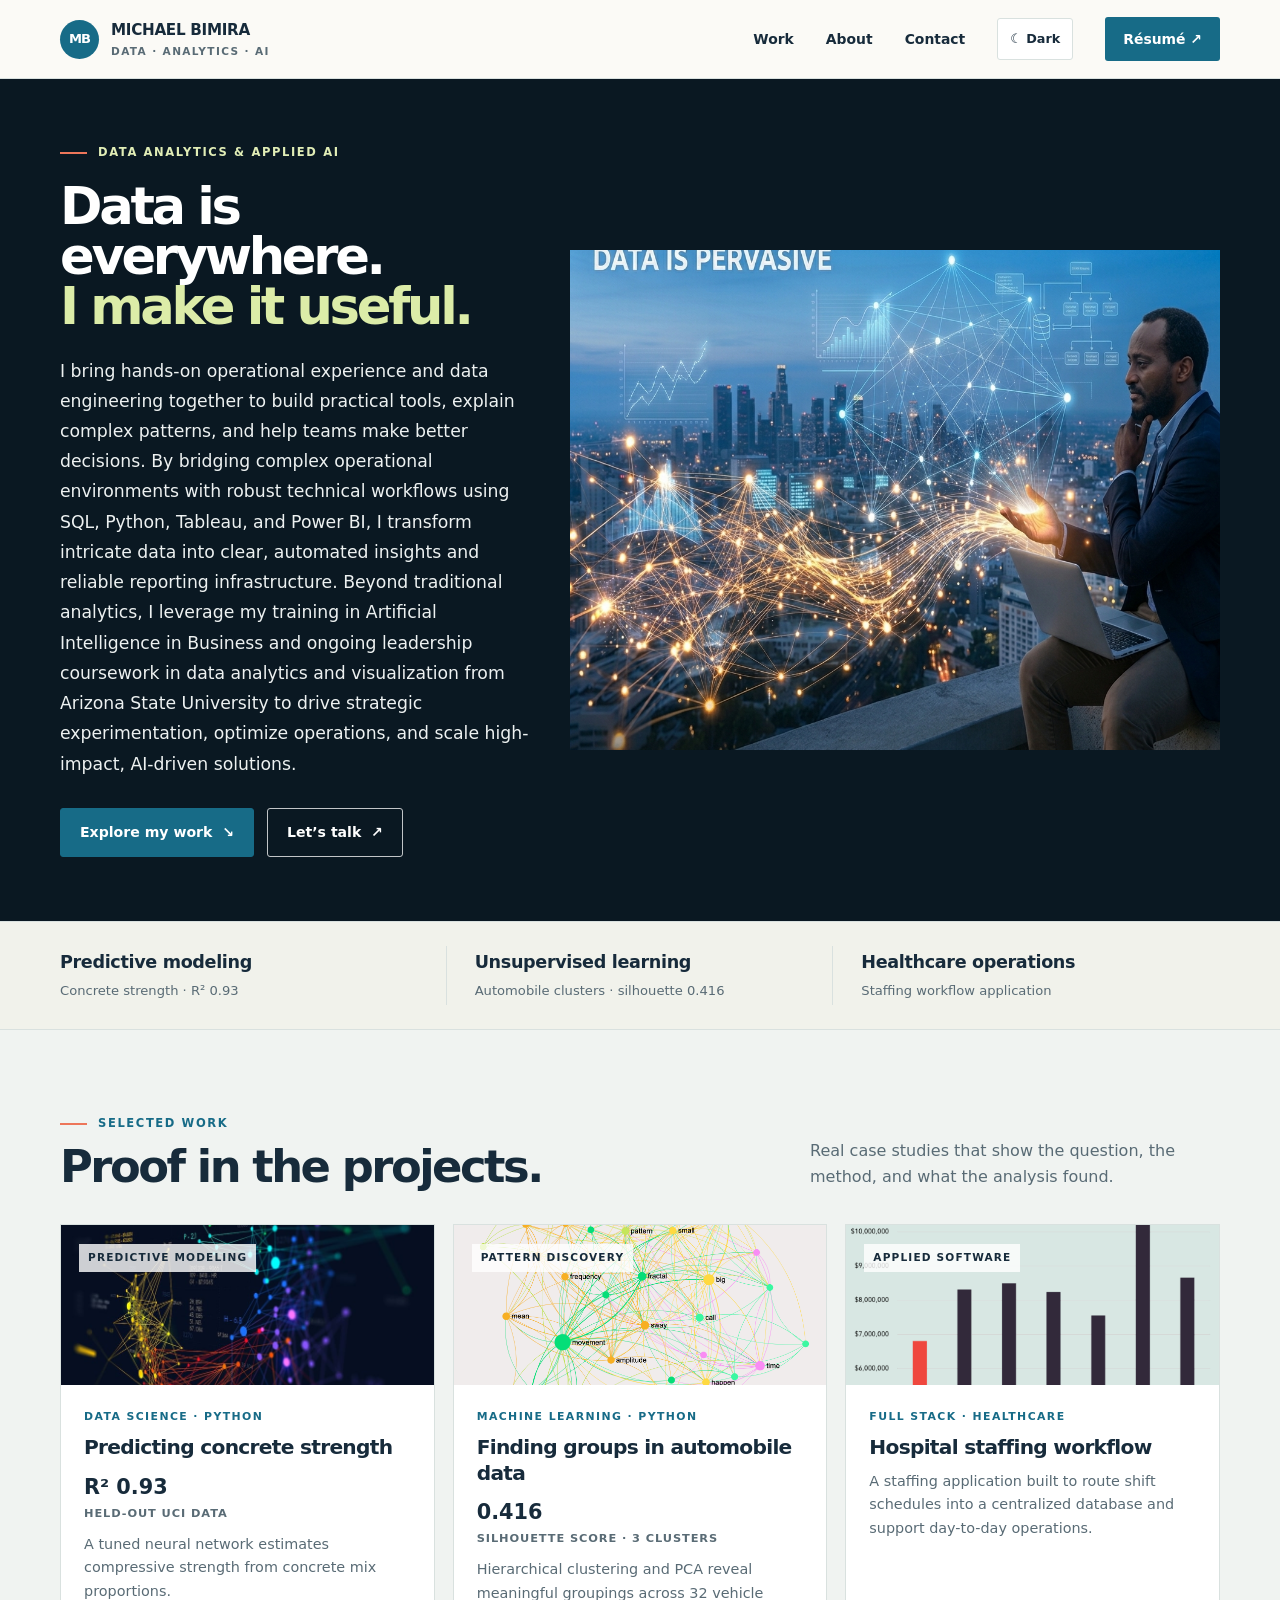
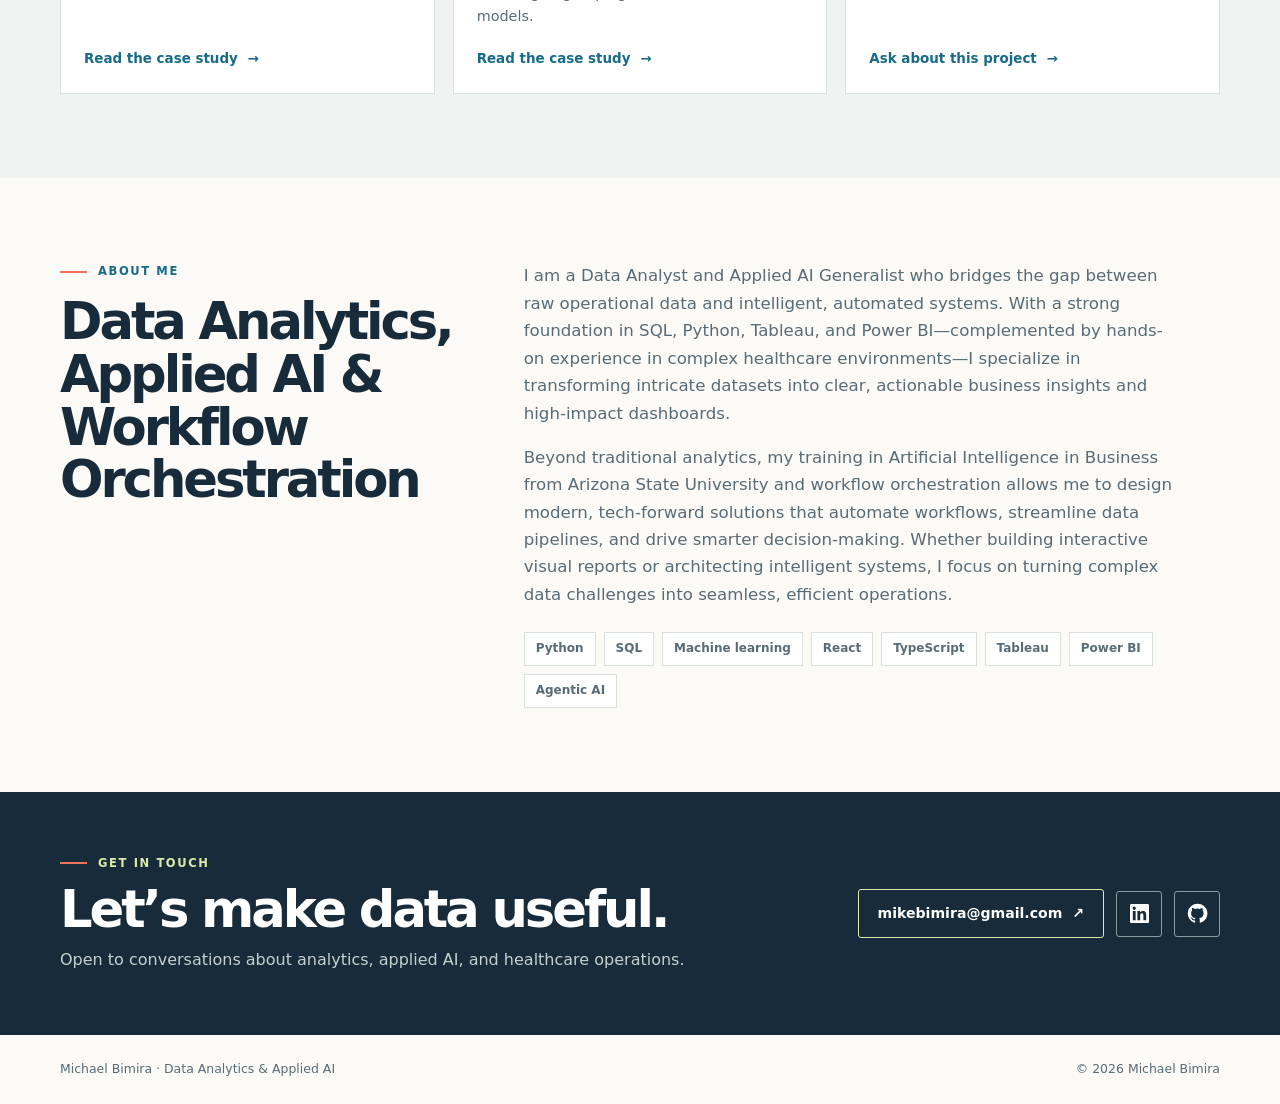
==== site/index.html @ 6c25f092 "Update portfolio hero and project images" ====
<!doctype html>
<html lang="en">
<head>
  <meta charset="utf-8">
  <meta name="viewport" content="width=device-width, initial-scale=1">
  <meta name="description" content="Michael Bimira is a Data Analyst and Applied AI Generalist focused on analytics, healthcare operations, intelligent systems, and workflow orchestration.">
  <meta property="og:title" content="Michael Bimira — Data Analytics &amp; Applied AI">
  <meta property="og:description" content="Turning operational data into actionable insights, dashboards, and intelligent workflows.">
  <meta property="og:type" content="website">
  <meta property="og:url" content="https://mbimira.github.io/bimira_web/">
  <meta name="theme-color" content="#fbfaf6">
  <title>Michael Bimira — Data Analytics &amp; Applied AI</title>
  <link rel="icon" type="image/svg+xml" href="favicon.svg">
  <style>
    :root{color-scheme:light;--ink:#172b3b;--blue:#176b87;--blue-dark:#0e4e67;--paper:#fbfaf6;--white:#fff;--muted:#596b75;--line:#d9e1df;--lime:#dceca8;--coral:#ed765a;--soft:#f1f2eb;--projects:#f0f3f1;--art:#d9e8e4;--art-warm:#efe2d2;--art-cool:#e0e7eb;--max:1160px}
    [data-theme="dark"]{color-scheme:dark;--ink:#ecf2f0;--blue:#78c8df;--blue-dark:#a0deed;--paper:#111c25;--white:#192833;--muted:#b0c0c4;--line:#334650;--lime:#354632;--coral:#ff9474;--soft:#1a2a33;--projects:#15242d;--art:#263d45;--art-warm:#41342e;--art-cool:#283740}
    *{box-sizing:border-box}html{scroll-behavior:smooth}body{margin:0;background:var(--paper);color:var(--ink);font:16px/1.65 Inter,ui-sans-serif,system-ui,-apple-system,"Segoe UI",sans-serif}a{color:inherit;text-decoration:none}.wrap{width:min(var(--max),calc(100% - 48px));margin:auto}
    header{background:var(--paper);border-bottom:1px solid var(--line)}.nav{height:78px;display:flex;align-items:center;justify-content:space-between;gap:28px}.wordmark{display:flex;align-items:center;gap:12px;font-size:.95rem;font-weight:800;letter-spacing:-.02em}.mark{display:grid;place-items:center;width:39px;height:39px;background:var(--blue);color:white;font-weight:850;font-size:.82rem;letter-spacing:-.08em;border-radius:50%}.wordmark small{display:block;color:var(--muted);font-size:.66rem;font-weight:650;letter-spacing:.13em;text-transform:uppercase}.links{display:flex;align-items:center;gap:32px;font-weight:600;font-size:.87rem}.links a:hover{color:var(--blue)}.nav-cta{background:var(--blue);color:white;border-radius:3px;padding:11px 18px}.nav-cta:hover{background:var(--blue-dark);color:#fff}.theme-toggle{border:1px solid var(--line);border-radius:3px;background:var(--white);color:var(--ink);padding:9px 12px;font:inherit;font-size:.8rem;font-weight:700;cursor:pointer}.theme-toggle:hover{border-color:var(--blue);color:var(--blue)}
    .hero{padding:84px 0 74px;overflow:hidden}.hero-grid{display:grid;grid-template-columns:1.13fr .87fr;gap:64px;align-items:center}.eyebrow,.section-label{display:flex;align-items:center;gap:11px;color:var(--blue);font-weight:800;letter-spacing:.14em;text-transform:uppercase;font-size:.72rem}.eyebrow:before,.section-label:before{content:"";width:27px;height:2px;background:var(--coral)}h1,h2,h3,p{margin-top:0}h1{font-size:clamp(3.2rem,6.4vw,5.8rem);line-height:.98;letter-spacing:-.065em;margin:19px 0 24px;max-width:720px}h1 em{font-style:normal;color:var(--blue)}.intro{max-width:560px;color:var(--muted);font-size:1.08rem;line-height:1.75}.actions{display:flex;gap:13px;flex-wrap:wrap;margin-top:29px}.button{display:inline-flex;align-items:center;justify-content:center;padding:12px 19px;border:1px solid var(--blue);border-radius:3px;color:var(--blue);font-size:.88rem;font-weight:750}.button.fill{background:var(--blue);color:#fff}.button.fill:hover{background:var(--blue-dark)}.button:hover{background:#eaf1ee}.hero-art{position:relative;min-height:370px;background:var(--lime);padding:35px;display:flex;align-items:flex-end;overflow:hidden}.hero-art:before{content:"";position:absolute;width:320px;height:320px;border:1px solid rgba(23,43,59,.22);border-radius:50%;right:-63px;top:-90px;box-shadow:0 0 0 35px rgba(255,255,255,.18),0 0 0 70px rgba(255,255,255,.15)}.chart{position:absolute;inset:54px 48px 90px;display:flex;align-items:flex-end;gap:12px;border-bottom:1px solid rgba(23,43,59,.3);padding:0 0 0 18px}.chart i{display:block;flex:1;background:var(--blue);opacity:.91;min-height:22%;border-radius:2px 2px 0 0}.chart i:nth-child(1){height:32%}.chart i:nth-child(2){height:48%}.chart i:nth-child(3){height:40%}.chart i:nth-child(4){height:66%}.chart i:nth-child(5){height:57%}.chart i:nth-child(6){height:82%}.chart i:nth-child(7){height:72%}.chart i:nth-child(8){height:100%;background:var(--coral)}.art-caption{z-index:1;background:var(--paper);padding:15px 17px;width:100%;font-size:.83rem;font-weight:750}.art-caption span{display:block;color:var(--muted);font-size:.72rem;font-weight:500}
    .proof{border-top:1px solid var(--line);border-bottom:1px solid var(--line);background:var(--soft)}.proof-row{display:grid;grid-template-columns:repeat(3,1fr);padding:24px 0}.proof-item{padding:2px 28px;border-right:1px solid var(--line)}.proof-item:first-child{padding-left:0}.proof-item:last-child{border:0}.proof-item strong{display:block;font-size:1.1rem;letter-spacing:-.02em}.proof-item span{font-size:.82rem;color:var(--muted)}
    section.block{padding:84px 0}.section-head{display:flex;align-items:flex-end;justify-content:space-between;gap:24px;margin-bottom:34px}.section-head h2{font-size:clamp(2rem,3.5vw,3.1rem);line-height:1.05;letter-spacing:-.055em;margin:10px 0 0}.section-head p{color:var(--muted);max-width:410px;margin:0}.projects{background:var(--projects)}.cards{display:grid;grid-template-columns:repeat(3,1fr);gap:18px}.card{background:var(--white);border:1px solid var(--line);min-height:100%;display:flex;flex-direction:column}.card-visual{height:160px;background:var(--art);position:relative;overflow:hidden;padding:18px}.card-visual.concrete{background:var(--art-warm)}.card-visual.auto{background:var(--art-cool)}.visual-label{display:inline-block;position:relative;z-index:1;background:rgba(255,255,255,.8);padding:5px 9px;text-transform:uppercase;font-weight:800;font-size:.66rem;letter-spacing:.11em}.card-visual .project-artwork{position:absolute;inset:0;width:100%;height:100%;object-fit:cover}.mini-bars{position:absolute;left:22px;right:22px;bottom:20px;height:72px;display:flex;align-items:flex-end;gap:7px}.mini-bars i{flex:1;background:var(--blue);height:35%;border-radius:2px 2px 0 0}.mini-bars i:nth-child(2n){height:65%}.mini-bars i:nth-child(3n){height:92%;background:var(--coral)}.scatter{position:absolute;inset:30px 35px;background:radial-gradient(circle at 20% 68%,var(--blue) 0 4px,transparent 5px),radial-gradient(circle at 34% 41%,var(--coral) 0 4px,transparent 5px),radial-gradient(circle at 52% 63%,var(--blue) 0 4px,transparent 5px),radial-gradient(circle at 64% 25%,var(--coral) 0 4px,transparent 5px),radial-gradient(circle at 82% 42%,var(--blue) 0 4px,transparent 5px),radial-gradient(circle at 45% 80%,var(--blue) 0 4px,transparent 5px);border-bottom:1px solid #9aaab0;border-left:1px solid #9aaab0}.card-body{padding:23px;display:flex;flex:1;flex-direction:column}.tag{font-size:.68rem;color:var(--blue);font-weight:850;letter-spacing:.13em;text-transform:uppercase}.card h3{font-size:1.26rem;line-height:1.25;letter-spacing:-.035em;margin:9px 0}.card p{color:var(--muted);font-size:.9rem;line-height:1.65;margin-bottom:19px}.card a{margin-top:auto;color:var(--blue);font-weight:800;font-size:.84rem}.card a span{padding-left:5px}.metric{font-size:1.3rem;font-weight:850;color:var(--ink);margin:0 0 10px}.metric small{display:block;font-size:.71rem;letter-spacing:.08em;text-transform:uppercase;color:var(--muted);font-weight:700}
    .about-grid{display:grid;grid-template-columns:.72fr 1.28fr;gap:72px;align-items:start}.about-grid h2{font-size:clamp(2.2rem,4vw,3.5rem);letter-spacing:-.06em;line-height:1.03;margin:14px 0}.about-copy{font-size:1.04rem;color:var(--muted);max-width:660px}.skills{display:flex;gap:8px;flex-wrap:wrap;margin-top:24px}.skills span{border:1px solid var(--line);padding:6px 11px;font-size:.75rem;font-weight:700;background:#fff}
    .contact{background:var(--ink);color:white;padding:62px 0}.contact-inner{display:flex;justify-content:space-between;align-items:center;gap:30px}.contact h2{font-size:clamp(2rem,4vw,3.2rem);letter-spacing:-.06em;line-height:1.05;margin:10px 0}.contact p{color:#c5d0d0;margin:0}.contact .section-label{color:var(--lime)}.contact .section-label:before{background:var(--coral)}.contact-links{display:flex;align-items:center;gap:12px;flex-wrap:wrap}.contact .button{color:white;border-color:var(--lime);white-space:nowrap}.contact .button:hover{background:var(--blue)}.social-link{display:grid;place-items:center;width:46px;height:46px;border:1px solid #8a9ba1;border-radius:3px;color:#fff}.social-link:hover{border-color:var(--lime);background:var(--blue)}.social-link svg{width:21px;height:21px;fill:currentColor}.social-link.linkedin svg{width:19px;height:19px}.social-link:focus-visible,.contact .button:focus-visible,.theme-toggle:focus-visible{outline:3px solid var(--coral);outline-offset:3px}footer{padding:24px 0;color:var(--muted);font-size:.78rem}.footer-inner{display:flex;justify-content:space-between;gap:20px}
    @media(max-width:800px){.hero-grid{grid-template-columns:1fr;gap:40px}.hero-art{min-height:300px}.cards{grid-template-columns:1fr 1fr}.card:last-child{grid-column:1/-1}.about-grid{grid-template-columns:1fr;gap:22px}.section-head{align-items:flex-start;flex-direction:column}.links{gap:16px}.links a:nth-child(3){display:none}}
    @media(max-width:560px){.wrap{width:min(100% - 32px,var(--max))}.nav{height:67px}.wordmark{font-size:.84rem}.links{gap:13px;font-size:.78rem}.links a:nth-child(2){display:none}.nav-cta{padding:9px 12px}.hero{padding:61px 0 50px}h1{font-size:3.45rem}.hero-art{min-height:260px;padding:20px}.chart{inset:40px 34px 77px}.proof-row{grid-template-columns:1fr;padding:14px 0}.proof-item,.proof-item:first-child{padding:12px 0;border-right:0;border-bottom:1px solid var(--line)}.proof-item:last-child{border-bottom:0}.proof-item strong{display:inline-block;margin-right:6px}.proof-item span{display:inline}.block{padding:62px 0!important}.cards{grid-template-columns:1fr}.card:last-child{grid-column:auto}.contact-inner{align-items:flex-start;flex-direction:column}.footer-inner{flex-direction:column}}
    .hero{background:linear-gradient(90deg,rgba(10,24,34,.91) 0%,rgba(10,24,34,.78) 47%,rgba(10,24,34,.34) 100%),url("images/hero-bimira.jpeg") center 48%/cover no-repeat;padding:64px 0;border:0;color:#fff}.hero-grid{display:flex;min-height:610px;align-items:center}.hero-grid>div:first-child{position:relative;z-index:1;max-width:610px}.hero-art{display:none}.hero .eyebrow{color:#e1edb6}.hero h1{font-size:clamp(2.8rem,5vw,4.6rem);color:#fff}.hero h1 em{color:#dceca8}.hero .intro{color:#edf1f1}.hero .button:not(.fill){color:#fff;border-color:rgba(255,255,255,.75)}
    @media(max-width:800px){.hero{background-position:58% center}.hero-grid{min-height:620px}.hero-grid>div:first-child{max-width:560px}}
    @media(max-width:560px){.hero{background-image:linear-gradient(90deg,rgba(10,24,34,.88),rgba(10,24,34,.66)),url("images/hero-bimira.jpeg");background-position:60% center;padding:52px 0}.hero-grid{min-height:640px}.hero h1{font-size:clamp(2.55rem,12vw,3.35rem)}}
    .hero{background:#0a1822;padding:64px 0;color:#fff}.hero-grid{display:grid;grid-template-columns:minmax(0,.85fr) minmax(0,1.15fr);gap:30px;min-height:610px;align-items:center}.hero-grid>div:first-child{max-width:610px}.hero h1{font-size:clamp(2.8rem,4vw,3.7rem)}.hero-photo{display:flex;align-items:center;justify-content:center;height:min(500px,60vh);min-height:380px;overflow:hidden}.hero-photo img{display:block;width:100%;height:100%;max-width:none;max-height:none;object-fit:cover;object-position:84% 38%}.hero-art{display:none}
    @media(max-width:800px){.hero-grid{grid-template-columns:1fr;min-height:0;gap:36px}.hero-grid>div:first-child{max-width:650px}.hero-photo{height:58vh;min-height:380px}.hero-photo img{object-position:84% 38%}}
    @media(max-width:560px){.hero{padding:52px 0}.hero-photo{height:54vh;min-height:320px}}
  </style>
</head>
<body>
  <header><div class="wrap nav">
    <a class="wordmark" href="#top"><span class="mark">MB</span><span>MICHAEL BIMIRA<small>Data · Analytics · AI</small></span></a>
    <nav class="links" aria-label="Main navigation"><a href="#work">Work</a><a href="#about">About</a><a href="#contact">Contact</a><button class="theme-toggle" id="theme-toggle" type="button" aria-label="Switch to dark theme" title="Switch to dark theme">☾ <span>Dark</span></button><a class="nav-cta" href="resume.html">Résumé ↗</a></nav>
  </div></header>
  <main id="top">
    <section class="hero"><div class="wrap hero-grid">
      <div><div class="eyebrow">Data analytics &amp; applied AI</div><h1>Data is everywhere.<br><em>I make it useful.</em></h1><p class="intro">I bring hands-on operational experience and data engineering together to build practical tools, explain complex patterns, and help teams make better decisions. By bridging complex operational environments with robust technical workflows using SQL, Python, Tableau, and Power BI, I transform intricate data into clear, automated insights and reliable reporting infrastructure. Beyond traditional analytics, I leverage my training in Artificial Intelligence in Business and ongoing leadership coursework in data analytics and visualization from Arizona State University to drive strategic experimentation, optimize operations, and scale high-impact, AI-driven solutions.</p><div class="actions"><a class="button fill" href="#work">Explore my work&nbsp; ↘</a><a class="button" href="mailto:mikebimira@gmail.com">Let’s talk&nbsp; ↗</a></div></div>
      <div class="hero-photo"><img src="images/hero-bimira.jpeg" alt="Bimira with a city and data visualization in the background"></div>
    </div></section>
    <div class="proof"><div class="wrap proof-row"><div class="proof-item"><strong>Predictive modeling</strong><span>Concrete strength · R² 0.93</span></div><div class="proof-item"><strong>Unsupervised learning</strong><span>Automobile clusters · silhouette 0.416</span></div><div class="proof-item"><strong>Healthcare operations</strong><span>Staffing workflow application</span></div></div></div>
    <section class="block projects" id="work"><div class="wrap"><div class="section-head"><div><div class="section-label">Selected work</div><h2>Proof in the projects.</h2></div><p>Real case studies that show the question, the method, and what the analysis found.</p></div>
      <div class="cards">
        <article class="card"><div class="card-visual concrete"><span class="visual-label">Predictive modeling</span><img class="project-artwork" src="images/predictive-model.jpg" alt="Abstract network of connected data points"></div><div class="card-body"><span class="tag">Data science · Python</span><h3>Predicting concrete strength</h3><div class="metric">R² 0.93 <small>Held-out UCI data</small></div><p>A tuned neural network estimates compressive strength from concrete mix proportions.</p><a href="projects/concrete-strength/index.html">Read the case study <span>→</span></a></div></article>
        <article class="card"><div class="card-visual auto"><span class="visual-label">Pattern discovery</span><img class="project-artwork" src="images/pattern-discovery.png" alt="Keyword network showing related pattern discovery terms"></div><div class="card-body"><span class="tag">Machine learning · Python</span><h3>Finding groups in automobile data</h3><div class="metric">0.416 <small>Silhouette score · 3 clusters</small></div><p>Hierarchical clustering and PCA reveal meaningful groupings across 32 vehicle models.</p><a href="projects/automobile-clustering/index.html">Read the case study <span>→</span></a></div></article>
        <article class="card"><div class="card-visual"><span class="visual-label">Applied software</span><img class="project-artwork" src="images/applied-software.webp" alt="Bar chart comparing city figures from seven locations"></div><div class="card-body"><span class="tag">Full stack · Healthcare</span><h3>Hospital staffing workflow</h3><p>A staffing application built to route shift schedules into a centralized database and support day-to-day operations.</p><a href="mailto:mikebimira@gmail.com?subject=Hospital%20staffing%20app">Ask about this project <span>→</span></a></div></article>
      </div>
    </div></section>
    <section class="block" id="about"><div class="wrap about-grid"><div><div class="section-label">About Me</div><h2>Data Analytics, Applied AI &amp; Workflow Orchestration</h2></div><div class="about-copy"><p>I am a Data Analyst and Applied AI Generalist who bridges the gap between raw operational data and intelligent, automated systems. With a strong foundation in SQL, Python, Tableau, and Power BI—complemented by hands-on experience in complex healthcare environments—I specialize in transforming intricate datasets into clear, actionable business insights and high-impact dashboards.</p><p>Beyond traditional analytics, my training in Artificial Intelligence in Business from Arizona State University and workflow orchestration allows me to design modern, tech-forward solutions that automate workflows, streamline data pipelines, and drive smarter decision-making. Whether building interactive visual reports or architecting intelligent systems, I focus on turning complex data challenges into seamless, efficient operations.</p><div class="skills"><span>Python</span><span>SQL</span><span>Machine learning</span><span>React</span><span>TypeScript</span><span>Tableau</span><span>Power BI</span><span>Agentic AI</span></div></div></div></section>
    <section class="contact" id="contact"><div class="wrap contact-inner"><div><div class="section-label">Get in touch</div><h2>Let’s make data useful.</h2><p>Open to conversations about analytics, applied AI, and healthcare operations.</p></div><div class="contact-links"><a class="button" href="mailto:mikebimira@gmail.com">mikebimira@gmail.com&nbsp; ↗</a><a class="social-link linkedin" href="https://linkedin.com/in/michael-bimira-77779a372" target="_blank" rel="noopener noreferrer" aria-label="Michael Bimira on LinkedIn" title="LinkedIn"><svg viewBox="0 0 24 24" aria-hidden="true"><path d="M20.45 20.45h-3.56v-5.57c0-1.33-.03-3.04-1.85-3.04-1.85 0-2.13 1.44-2.13 2.94v5.67H9.35V8.99h3.42v1.56h.05c.48-.9 1.64-1.85 3.37-1.85 3.6 0 4.26 2.37 4.26 5.45v6.3ZM5.34 7.43a2.06 2.06 0 1 1 0-4.12 2.06 2.06 0 0 1 0 4.12Zm1.78 13.02H3.56V8.99h3.56v11.46ZM22.22 0H1.77C.79 0 0 .77 0 1.72v20.56C0 23.23.79 24 1.77 24h20.45c.98 0 1.78-.77 1.78-1.72V1.72C24 .77 23.2 0 22.22 0Z"/></svg></a><a class="social-link" href="https://github.com/mbimira" target="_blank" rel="noopener noreferrer" aria-label="Michael Bimira on GitHub" title="GitHub"><svg viewBox="0 0 24 24" aria-hidden="true"><path d="M12 .9a11.1 11.1 0 0 0-3.51 21.63c.56.1.76-.24.76-.54v-2.1c-3.1.68-3.76-1.32-3.76-1.32-.5-1.3-1.23-1.65-1.23-1.65-1.01-.69.08-.68.08-.68 1.12.08 1.71 1.14 1.71 1.14 1 .1.99 1.58 3.05 1.2.1-.72.39-1.2.7-1.48-2.48-.28-5.08-1.24-5.08-5.5 0-1.22.44-2.21 1.15-2.99-.12-.28-.5-1.42.11-2.96 0 0 .94-.3 3.06 1.14a10.62 10.62 0 0 1 5.57 0c2.13-1.44 3.06-1.14 3.06-1.14.61 1.54.23 2.68.12 2.96.71.78 1.14 1.77 1.14 2.99 0 4.27-2.6 5.21-5.09 5.49.4.34.75 1 .75 2.02v3c0 .3.2.65.77.54A11.1 11.1 0 0 0 12 .9Z"/></svg></a></div></div></section>
  </main>
  <footer><div class="wrap footer-inner"><span>Michael Bimira · Data Analytics &amp; Applied AI</span><span>© 2026 Michael Bimira</span></div></footer>
  <script>
    (()=>{const key='bimira-theme',button=document.getElementById('theme-toggle'),root=document.documentElement;function apply(theme){root.dataset.theme=theme;button.innerHTML=theme==='dark'?'☼ <span>Light</span>':'☾ <span>Dark</span>';button.setAttribute('aria-label',`Switch to ${theme==='dark'?'light':'dark'} theme`);button.title=`Switch to ${theme==='dark'?'light':'dark'} theme`}let saved;try{saved=localStorage.getItem(key)}catch{}apply(saved==='dark'?'dark':'light');button.addEventListener('click',()=>{const theme=root.dataset.theme==='dark'?'light':'dark';apply(theme);try{localStorage.setItem(key,theme)}catch{}})})();
  </script>
</body>
</html>
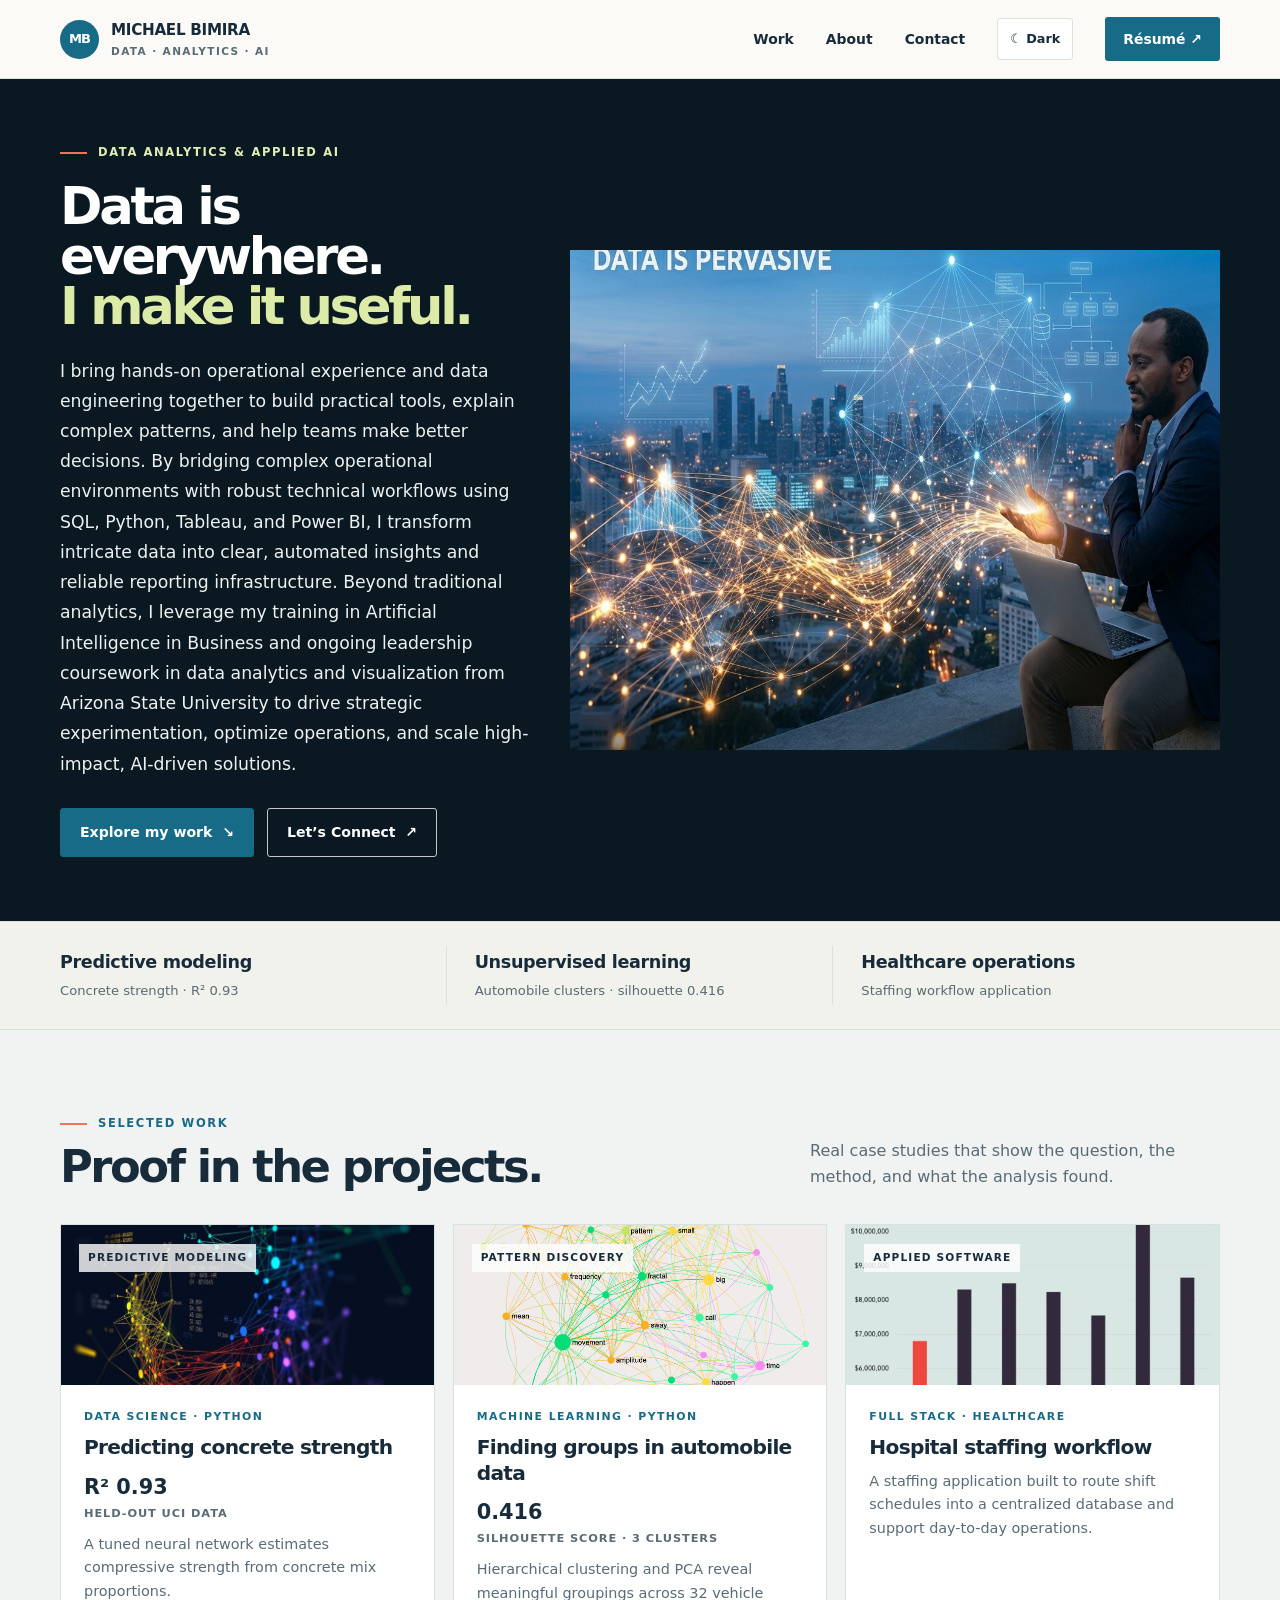
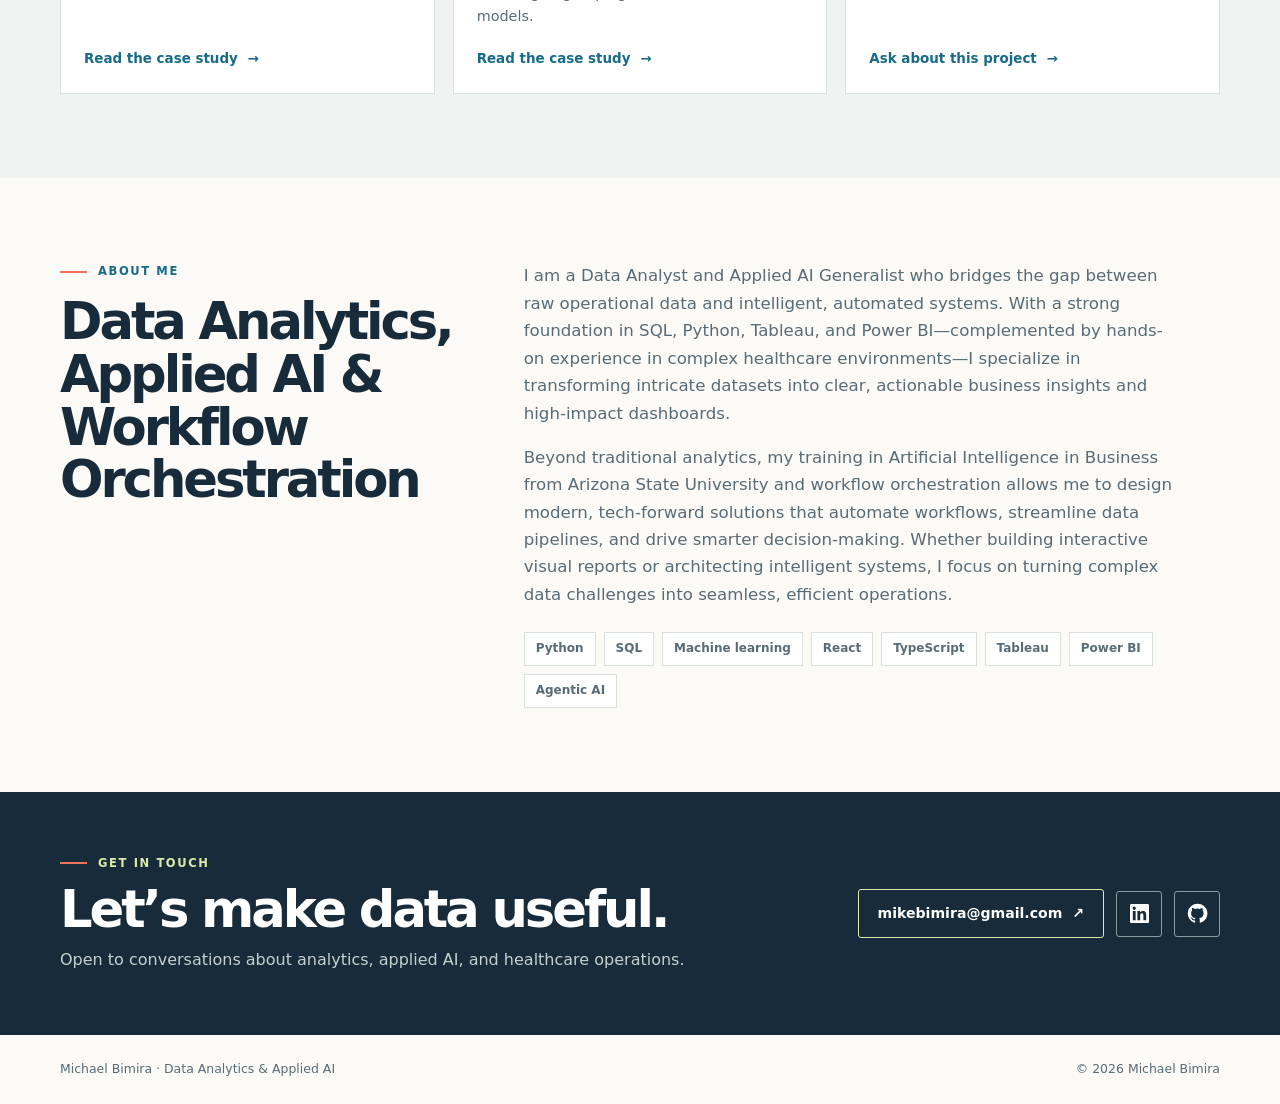
==== commit d3ea2583: "Connect portfolio contact form to n8n" ====
--- a/site/index.html
+++ b/site/index.html
@@ -11,6 +11,7 @@
   <meta name="theme-color" content="#fbfaf6">
   <title>Michael Bimira — Data Analytics &amp; Applied AI</title>
   <link rel="icon" type="image/svg+xml" href="favicon.svg">
+  <link rel="stylesheet" href="css/contact-dialog.css">
   <style>
     :root{color-scheme:light;--ink:#172b3b;--blue:#176b87;--blue-dark:#0e4e67;--paper:#fbfaf6;--white:#fff;--muted:#596b75;--line:#d9e1df;--lime:#dceca8;--coral:#ed765a;--soft:#f1f2eb;--projects:#f0f3f1;--art:#d9e8e4;--art-warm:#efe2d2;--art-cool:#e0e7eb;--max:1160px}
     [data-theme="dark"]{color-scheme:dark;--ink:#ecf2f0;--blue:#78c8df;--blue-dark:#a0deed;--paper:#111c25;--white:#192833;--muted:#b0c0c4;--line:#334650;--lime:#354632;--coral:#ff9474;--soft:#1a2a33;--projects:#15242d;--art:#263d45;--art-warm:#41342e;--art-cool:#283740}
@@ -38,7 +39,7 @@
   </div></header>
   <main id="top">
     <section class="hero"><div class="wrap hero-grid">
-      <div><div class="eyebrow">Data analytics &amp; applied AI</div><h1>Data is everywhere.<br><em>I make it useful.</em></h1><p class="intro">I bring hands-on operational experience and data engineering together to build practical tools, explain complex patterns, and help teams make better decisions. By bridging complex operational environments with robust technical workflows using SQL, Python, Tableau, and Power BI, I transform intricate data into clear, automated insights and reliable reporting infrastructure. Beyond traditional analytics, I leverage my training in Artificial Intelligence in Business and ongoing leadership coursework in data analytics and visualization from Arizona State University to drive strategic experimentation, optimize operations, and scale high-impact, AI-driven solutions.</p><div class="actions"><a class="button fill" href="#work">Explore my work&nbsp; ↘</a><a class="button" href="mailto:mikebimira@gmail.com">Let’s talk&nbsp; ↗</a></div></div>
+      <div><div class="eyebrow">Data analytics &amp; applied AI</div><h1>Data is everywhere.<br><em>I make it useful.</em></h1><p class="intro">I bring hands-on operational experience and data engineering together to build practical tools, explain complex patterns, and help teams make better decisions. By bridging complex operational environments with robust technical workflows using SQL, Python, Tableau, and Power BI, I transform intricate data into clear, automated insights and reliable reporting infrastructure. Beyond traditional analytics, I leverage my training in Artificial Intelligence in Business and ongoing leadership coursework in data analytics and visualization from Arizona State University to drive strategic experimentation, optimize operations, and scale high-impact, AI-driven solutions.</p><div class="actions"><a class="button fill" href="#work">Explore my work&nbsp; ↘</a><button class="button" type="button" data-open-contact>Let’s Connect&nbsp; ↗</button></div></div>
       <div class="hero-photo"><img src="images/hero-bimira.jpeg" alt="Bimira with a city and data visualization in the background"></div>
     </div></section>
     <div class="proof"><div class="wrap proof-row"><div class="proof-item"><strong>Predictive modeling</strong><span>Concrete strength · R² 0.93</span></div><div class="proof-item"><strong>Unsupervised learning</strong><span>Automobile clusters · silhouette 0.416</span></div><div class="proof-item"><strong>Healthcare operations</strong><span>Staffing workflow application</span></div></div></div>
@@ -51,10 +52,25 @@
     </div></section>
     <section class="block" id="about"><div class="wrap about-grid"><div><div class="section-label">About Me</div><h2>Data Analytics, Applied AI &amp; Workflow Orchestration</h2></div><div class="about-copy"><p>I am a Data Analyst and Applied AI Generalist who bridges the gap between raw operational data and intelligent, automated systems. With a strong foundation in SQL, Python, Tableau, and Power BI—complemented by hands-on experience in complex healthcare environments—I specialize in transforming intricate datasets into clear, actionable business insights and high-impact dashboards.</p><p>Beyond traditional analytics, my training in Artificial Intelligence in Business from Arizona State University and workflow orchestration allows me to design modern, tech-forward solutions that automate workflows, streamline data pipelines, and drive smarter decision-making. Whether building interactive visual reports or architecting intelligent systems, I focus on turning complex data challenges into seamless, efficient operations.</p><div class="skills"><span>Python</span><span>SQL</span><span>Machine learning</span><span>React</span><span>TypeScript</span><span>Tableau</span><span>Power BI</span><span>Agentic AI</span></div></div></div></section>
     <section class="contact" id="contact"><div class="wrap contact-inner"><div><div class="section-label">Get in touch</div><h2>Let’s make data useful.</h2><p>Open to conversations about analytics, applied AI, and healthcare operations.</p></div><div class="contact-links"><a class="button" href="mailto:mikebimira@gmail.com">mikebimira@gmail.com&nbsp; ↗</a><a class="social-link linkedin" href="https://linkedin.com/in/michael-bimira-77779a372" target="_blank" rel="noopener noreferrer" aria-label="Michael Bimira on LinkedIn" title="LinkedIn"><svg viewBox="0 0 24 24" aria-hidden="true"><path d="M20.45 20.45h-3.56v-5.57c0-1.33-.03-3.04-1.85-3.04-1.85 0-2.13 1.44-2.13 2.94v5.67H9.35V8.99h3.42v1.56h.05c.48-.9 1.64-1.85 3.37-1.85 3.6 0 4.26 2.37 4.26 5.45v6.3ZM5.34 7.43a2.06 2.06 0 1 1 0-4.12 2.06 2.06 0 0 1 0 4.12Zm1.78 13.02H3.56V8.99h3.56v11.46ZM22.22 0H1.77C.79 0 0 .77 0 1.72v20.56C0 23.23.79 24 1.77 24h20.45c.98 0 1.78-.77 1.78-1.72V1.72C24 .77 23.2 0 22.22 0Z"/></svg></a><a class="social-link" href="https://github.com/mbimira" target="_blank" rel="noopener noreferrer" aria-label="Michael Bimira on GitHub" title="GitHub"><svg viewBox="0 0 24 24" aria-hidden="true"><path d="M12 .9a11.1 11.1 0 0 0-3.51 21.63c.56.1.76-.24.76-.54v-2.1c-3.1.68-3.76-1.32-3.76-1.32-.5-1.3-1.23-1.65-1.23-1.65-1.01-.69.08-.68.08-.68 1.12.08 1.71 1.14 1.71 1.14 1 .1.99 1.58 3.05 1.2.1-.72.39-1.2.7-1.48-2.48-.28-5.08-1.24-5.08-5.5 0-1.22.44-2.21 1.15-2.99-.12-.28-.5-1.42.11-2.96 0 0 .94-.3 3.06 1.14a10.62 10.62 0 0 1 5.57 0c2.13-1.44 3.06-1.14 3.06-1.14.61 1.54.23 2.68.12 2.96.71.78 1.14 1.77 1.14 2.99 0 4.27-2.6 5.21-5.09 5.49.4.34.75 1 .75 2.02v3c0 .3.2.65.77.54A11.1 11.1 0 0 0 12 .9Z"/></svg></a></div></div></section>
+  <dialog class="contact-dialog" id="contact-dialog" aria-labelledby="contact-dialog-title">
+    <form id="contact-form">
+      <div class="dialog-heading">
+        <div><div class="section-label">Get in touch</div><h2 id="contact-dialog-title">Send me a message</h2></div>
+        <button class="dialog-close" type="button" data-close-contact aria-label="Close contact form">×</button>
+      </div>
+      <label>Name<input name="name" type="text" autocomplete="name" maxlength="100" required></label>
+      <label>Email<input name="email" type="email" autocomplete="email" maxlength="254" required></label>
+      <label>Message<textarea name="message" maxlength="3000" required></textarea></label>
+      <div class="contact-honeypot" aria-hidden="true"><label>Leave this field empty<input name="website" type="text" tabindex="-1" autocomplete="off"></label></div>
+      <div class="dialog-actions"><button class="button fill" type="submit">Send message&nbsp; ↗</button><button class="button" type="button" data-close-contact>Cancel</button></div>
+      <p class="form-status" role="status" aria-live="polite"></p>
+    </form>
+  </dialog>
   </main>
   <footer><div class="wrap footer-inner"><span>Michael Bimira · Data Analytics &amp; Applied AI</span><span>© 2026 Michael Bimira</span></div></footer>
   <script>
     (()=>{const key='bimira-theme',button=document.getElementById('theme-toggle'),root=document.documentElement;function apply(theme){root.dataset.theme=theme;button.innerHTML=theme==='dark'?'☼ <span>Light</span>':'☾ <span>Dark</span>';button.setAttribute('aria-label',`Switch to ${theme==='dark'?'light':'dark'} theme`);button.title=`Switch to ${theme==='dark'?'light':'dark'} theme`}let saved;try{saved=localStorage.getItem(key)}catch{}apply(saved==='dark'?'dark':'light');button.addEventListener('click',()=>{const theme=root.dataset.theme==='dark'?'light':'dark';apply(theme);try{localStorage.setItem(key,theme)}catch{}})})();
   </script>
+  <script src="js/n8n-contact.js"></script>
 </body>
 </html>
--- a/site/css/contact-dialog.css
+++ b/site/css/contact-dialog.css
@@ -0,0 +1,39 @@
+.contact-dialog {
+  width: min(560px, calc(100% - 32px));
+  max-height: min(90vh, 820px);
+  padding: 0;
+  border: 1px solid var(--line);
+  background: var(--paper);
+  color: var(--ink);
+}
+
+.contact-dialog::backdrop { background: rgba(5, 16, 24, .76); }
+.contact-dialog form { padding: 28px; }
+.contact-dialog .dialog-heading { display: flex; align-items: flex-start; gap: 12px; justify-content: space-between; }
+.contact-dialog h2 { margin: 8px 0 20px; font-size: 1.7rem; line-height: 1.15; }
+.contact-dialog label { display: grid; gap: 6px; margin: 0 0 15px; font-size: .84rem; font-weight: 700; }
+.contact-dialog input,
+.contact-dialog textarea {
+  width: 100%;
+  border: 1px solid var(--line);
+  border-radius: 3px;
+  padding: 11px 12px;
+  background: var(--white);
+  color: var(--ink);
+  font: inherit;
+  font-size: .95rem;
+}
+.contact-dialog textarea { min-height: 130px; resize: vertical; }
+.contact-dialog input:focus,
+.contact-dialog textarea:focus { outline: 2px solid var(--blue); outline-offset: 1px; }
+.contact-dialog .dialog-actions { display: flex; align-items: center; gap: 10px; flex-wrap: wrap; margin-top: 18px; }
+.contact-dialog button.button { font-family: inherit; line-height: 1.5; cursor: pointer; background: transparent; }
+.contact-dialog button.button.fill { background: var(--blue); color: #fff; }
+.hero button.button { font-family: inherit; cursor: pointer; background: transparent; }
+.contact-dialog button.button:disabled { opacity: .65; cursor: wait; }
+.contact-dialog .dialog-close { margin-left: auto; border: 0; background: transparent; color: var(--muted); font: inherit; font-size: 1.5rem; cursor: pointer; }
+.contact-dialog .form-status { min-height: 1.5em; margin: 8px 0 0; color: var(--muted); font-size: .87rem; }
+.contact-dialog .form-status[data-state="error"] { color: #c44735; }
+.contact-dialog .form-status[data-state="success"] { color: #288250; }
+.contact-dialog .contact-honeypot { position: absolute; left: -10000px; width: 1px; height: 1px; overflow: hidden; }
+@media (max-width: 560px) { .contact-dialog form { padding: 22px; } }
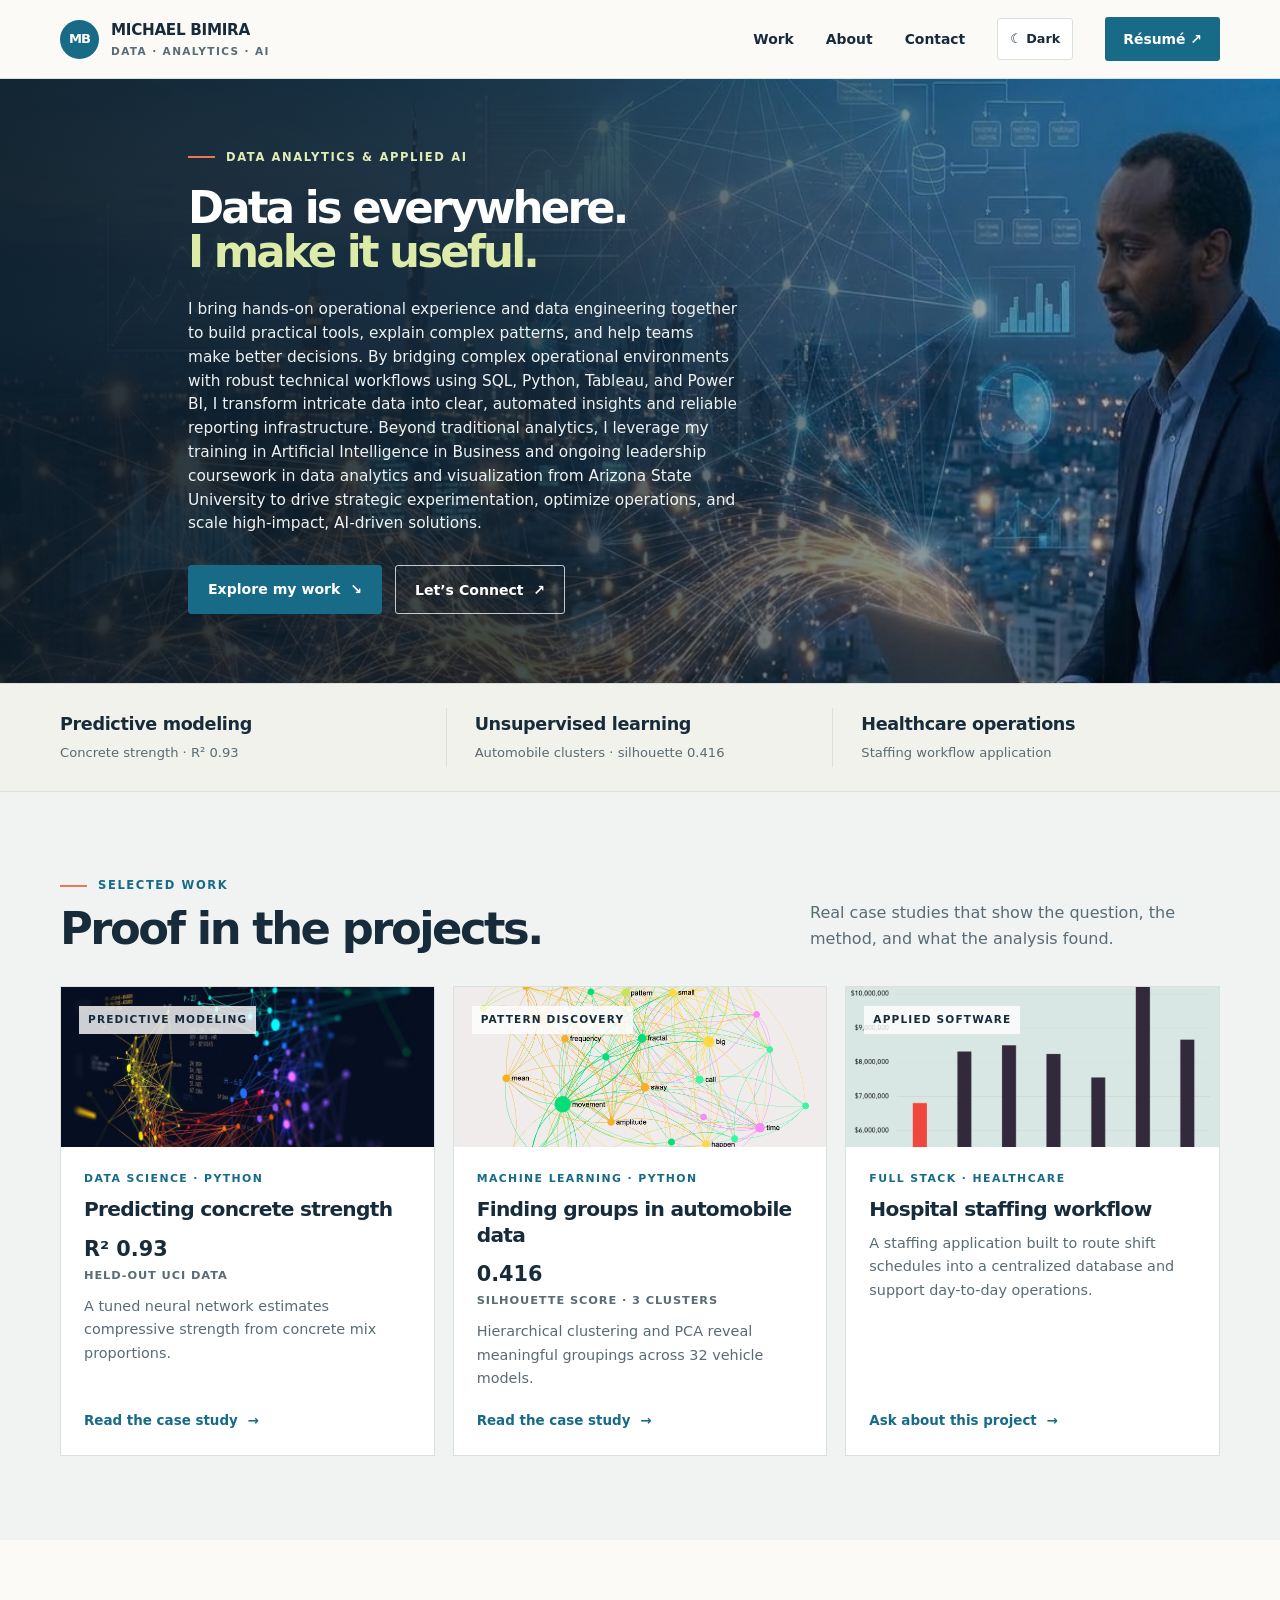
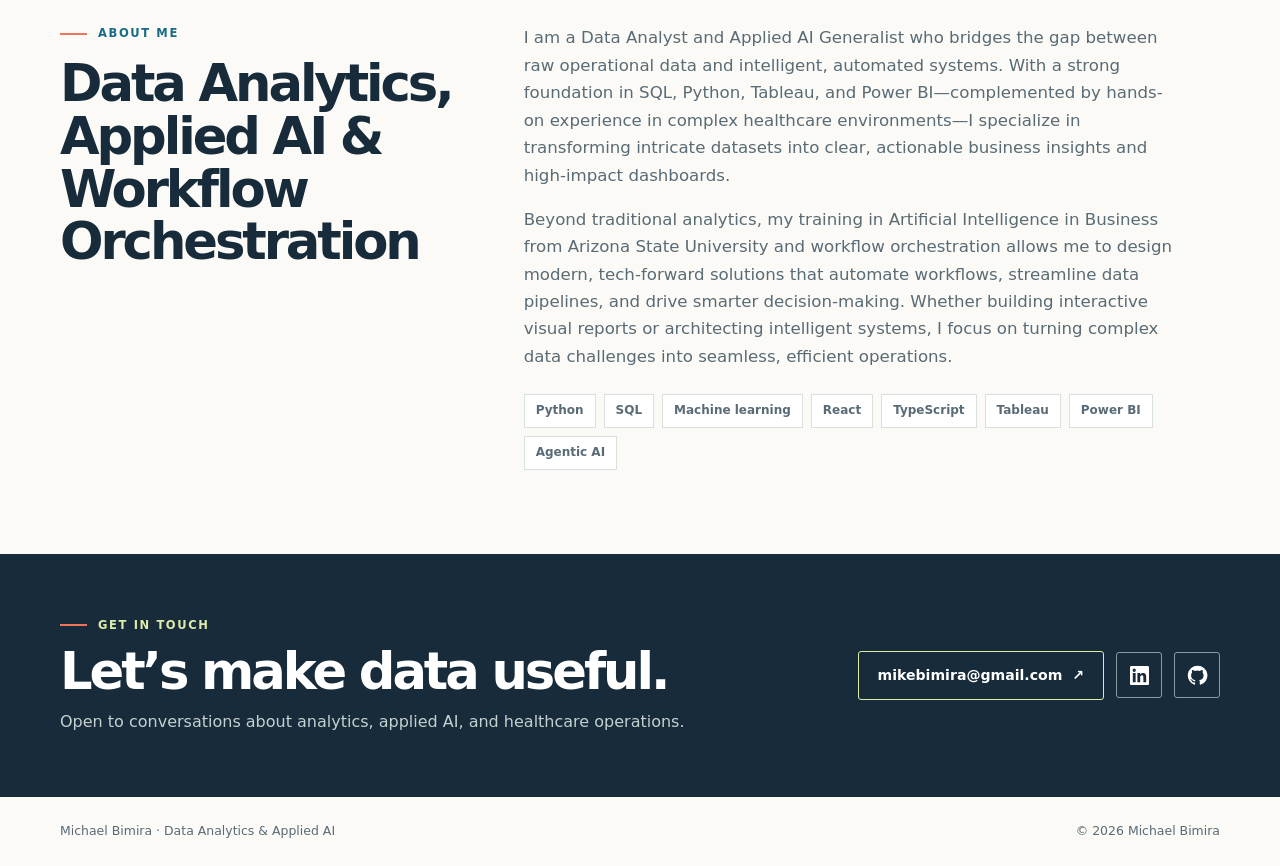
==== commit 4add9b29: "Set full-bleed hero background image" ====
--- a/site/index.html
+++ b/site/index.html
@@ -24,12 +24,17 @@
     .contact{background:var(--ink);color:white;padding:62px 0}.contact-inner{display:flex;justify-content:space-between;align-items:center;gap:30px}.contact h2{font-size:clamp(2rem,4vw,3.2rem);letter-spacing:-.06em;line-height:1.05;margin:10px 0}.contact p{color:#c5d0d0;margin:0}.contact .section-label{color:var(--lime)}.contact .section-label:before{background:var(--coral)}.contact-links{display:flex;align-items:center;gap:12px;flex-wrap:wrap}.contact .button{color:white;border-color:var(--lime);white-space:nowrap}.contact .button:hover{background:var(--blue)}.social-link{display:grid;place-items:center;width:46px;height:46px;border:1px solid #8a9ba1;border-radius:3px;color:#fff}.social-link:hover{border-color:var(--lime);background:var(--blue)}.social-link svg{width:21px;height:21px;fill:currentColor}.social-link.linkedin svg{width:19px;height:19px}.social-link:focus-visible,.contact .button:focus-visible,.theme-toggle:focus-visible{outline:3px solid var(--coral);outline-offset:3px}footer{padding:24px 0;color:var(--muted);font-size:.78rem}.footer-inner{display:flex;justify-content:space-between;gap:20px}
     @media(max-width:800px){.hero-grid{grid-template-columns:1fr;gap:40px}.hero-art{min-height:300px}.cards{grid-template-columns:1fr 1fr}.card:last-child{grid-column:1/-1}.about-grid{grid-template-columns:1fr;gap:22px}.section-head{align-items:flex-start;flex-direction:column}.links{gap:16px}.links a:nth-child(3){display:none}}
     @media(max-width:560px){.wrap{width:min(100% - 32px,var(--max))}.nav{height:67px}.wordmark{font-size:.84rem}.links{gap:13px;font-size:.78rem}.links a:nth-child(2){display:none}.nav-cta{padding:9px 12px}.hero{padding:61px 0 50px}h1{font-size:3.45rem}.hero-art{min-height:260px;padding:20px}.chart{inset:40px 34px 77px}.proof-row{grid-template-columns:1fr;padding:14px 0}.proof-item,.proof-item:first-child{padding:12px 0;border-right:0;border-bottom:1px solid var(--line)}.proof-item:last-child{border-bottom:0}.proof-item strong{display:inline-block;margin-right:6px}.proof-item span{display:inline}.block{padding:62px 0!important}.cards{grid-template-columns:1fr}.card:last-child{grid-column:auto}.contact-inner{align-items:flex-start;flex-direction:column}.footer-inner{flex-direction:column}}
-    .hero{background:linear-gradient(90deg,rgba(10,24,34,.91) 0%,rgba(10,24,34,.78) 47%,rgba(10,24,34,.34) 100%),url("images/hero-bimira.jpeg") center 48%/cover no-repeat;padding:64px 0;border:0;color:#fff}.hero-grid{display:flex;min-height:610px;align-items:center}.hero-grid>div:first-child{position:relative;z-index:1;max-width:610px}.hero-art{display:none}.hero .eyebrow{color:#e1edb6}.hero h1{font-size:clamp(2.8rem,5vw,4.6rem);color:#fff}.hero h1 em{color:#dceca8}.hero .intro{color:#edf1f1}.hero .button:not(.fill){color:#fff;border-color:rgba(255,255,255,.75)}
+    .hero{background:linear-gradient(90deg,rgba(10,24,34,.91) 0%,rgba(10,24,34,.78) 47%,rgba(10,24,34,.34) 100%),url("images/hero-mikeai.jpeg") center 48%/cover no-repeat;padding:64px 0;border:0;color:#fff}.hero-grid{display:flex;min-height:610px;align-items:center}.hero-grid>div:first-child{position:relative;z-index:1;max-width:610px}.hero-art{display:none}.hero .eyebrow{color:#e1edb6}.hero h1{font-size:clamp(2.8rem,5vw,4.6rem);color:#fff}.hero h1 em{color:#dceca8}.hero .intro{color:#edf1f1}.hero .button:not(.fill){color:#fff;border-color:rgba(255,255,255,.75)}
     @media(max-width:800px){.hero{background-position:58% center}.hero-grid{min-height:620px}.hero-grid>div:first-child{max-width:560px}}
-    @media(max-width:560px){.hero{background-image:linear-gradient(90deg,rgba(10,24,34,.88),rgba(10,24,34,.66)),url("images/hero-bimira.jpeg");background-position:60% center;padding:52px 0}.hero-grid{min-height:640px}.hero h1{font-size:clamp(2.55rem,12vw,3.35rem)}}
+    @media(max-width:560px){.hero{background-image:linear-gradient(90deg,rgba(10,24,34,.88),rgba(10,24,34,.66)),url("images/hero-mikeai.jpeg");background-position:60% center;padding:52px 0}.hero-grid{min-height:640px}.hero h1{font-size:clamp(2.55rem,12vw,3.35rem)}}
     .hero{background:#0a1822;padding:64px 0;color:#fff}.hero-grid{display:grid;grid-template-columns:minmax(0,.85fr) minmax(0,1.15fr);gap:30px;min-height:610px;align-items:center}.hero-grid>div:first-child{max-width:610px}.hero h1{font-size:clamp(2.8rem,4vw,3.7rem)}.hero-photo{display:flex;align-items:center;justify-content:center;height:min(500px,60vh);min-height:380px;overflow:hidden}.hero-photo img{display:block;width:100%;height:100%;max-width:none;max-height:none;object-fit:cover;object-position:84% 38%}.hero-art{display:none}
     @media(max-width:800px){.hero-grid{grid-template-columns:1fr;min-height:0;gap:36px}.hero-grid>div:first-child{max-width:650px}.hero-photo{height:58vh;min-height:380px}.hero-photo img{object-position:84% 38%}}
     @media(max-width:560px){.hero{padding:52px 0}.hero-photo{height:54vh;min-height:320px}}
+    .hero-photo{height:auto;min-height:0;overflow:visible}.hero-photo img{width:100%;height:auto;max-width:100%;max-height:none;object-fit:contain;object-position:center}
+    @media(max-width:800px){.hero-photo{height:auto;min-height:0}.hero-photo img{width:100%;max-height:none}}
+    .hero{position:relative;background:linear-gradient(90deg,rgba(10,24,34,.9) 0%,rgba(10,24,34,.76) 42%,rgba(10,24,34,.16) 100%),url("images/hero-mikeai.jpeg") center 23%/cover no-repeat;padding:42px 0;color:#fff}.hero-grid{display:flex;min-height:520px;align-items:center}.hero-grid>div:first-child{max-width:550px;margin-left:clamp(0px,10vw,210px)}.hero h1{font-size:clamp(2.7rem,3.4vw,3.8rem);line-height:1.02}.hero .intro{font-size:.96rem;line-height:1.55}.hero-photo{display:none}
+    @media(max-width:800px){.hero{background-position:62% 23%}.hero-grid{min-height:560px}.hero-grid>div:first-child{margin-left:0;max-width:590px}}
+    @media(max-width:560px){.hero{background-image:linear-gradient(90deg,rgba(10,24,34,.9),rgba(10,24,34,.65)),url("images/hero-mikeai.jpeg");background-position:68% 23%;padding:42px 0}.hero-grid{min-height:600px}.hero h1{font-size:clamp(2.7rem,11vw,3.5rem)}}
   </style>
 </head>
 <body>
@@ -40,7 +45,7 @@
   <main id="top">
     <section class="hero"><div class="wrap hero-grid">
       <div><div class="eyebrow">Data analytics &amp; applied AI</div><h1>Data is everywhere.<br><em>I make it useful.</em></h1><p class="intro">I bring hands-on operational experience and data engineering together to build practical tools, explain complex patterns, and help teams make better decisions. By bridging complex operational environments with robust technical workflows using SQL, Python, Tableau, and Power BI, I transform intricate data into clear, automated insights and reliable reporting infrastructure. Beyond traditional analytics, I leverage my training in Artificial Intelligence in Business and ongoing leadership coursework in data analytics and visualization from Arizona State University to drive strategic experimentation, optimize operations, and scale high-impact, AI-driven solutions.</p><div class="actions"><a class="button fill" href="#work">Explore my work&nbsp; ↘</a><button class="button" type="button" data-open-contact>Let’s Connect&nbsp; ↗</button></div></div>
-      <div class="hero-photo"><img src="images/hero-bimira.jpeg" alt="Bimira with a city and data visualization in the background"></div>
+      
     </div></section>
     <div class="proof"><div class="wrap proof-row"><div class="proof-item"><strong>Predictive modeling</strong><span>Concrete strength · R² 0.93</span></div><div class="proof-item"><strong>Unsupervised learning</strong><span>Automobile clusters · silhouette 0.416</span></div><div class="proof-item"><strong>Healthcare operations</strong><span>Staffing workflow application</span></div></div></div>
     <section class="block projects" id="work"><div class="wrap"><div class="section-head"><div><div class="section-label">Selected work</div><h2>Proof in the projects.</h2></div><p>Real case studies that show the question, the method, and what the analysis found.</p></div>
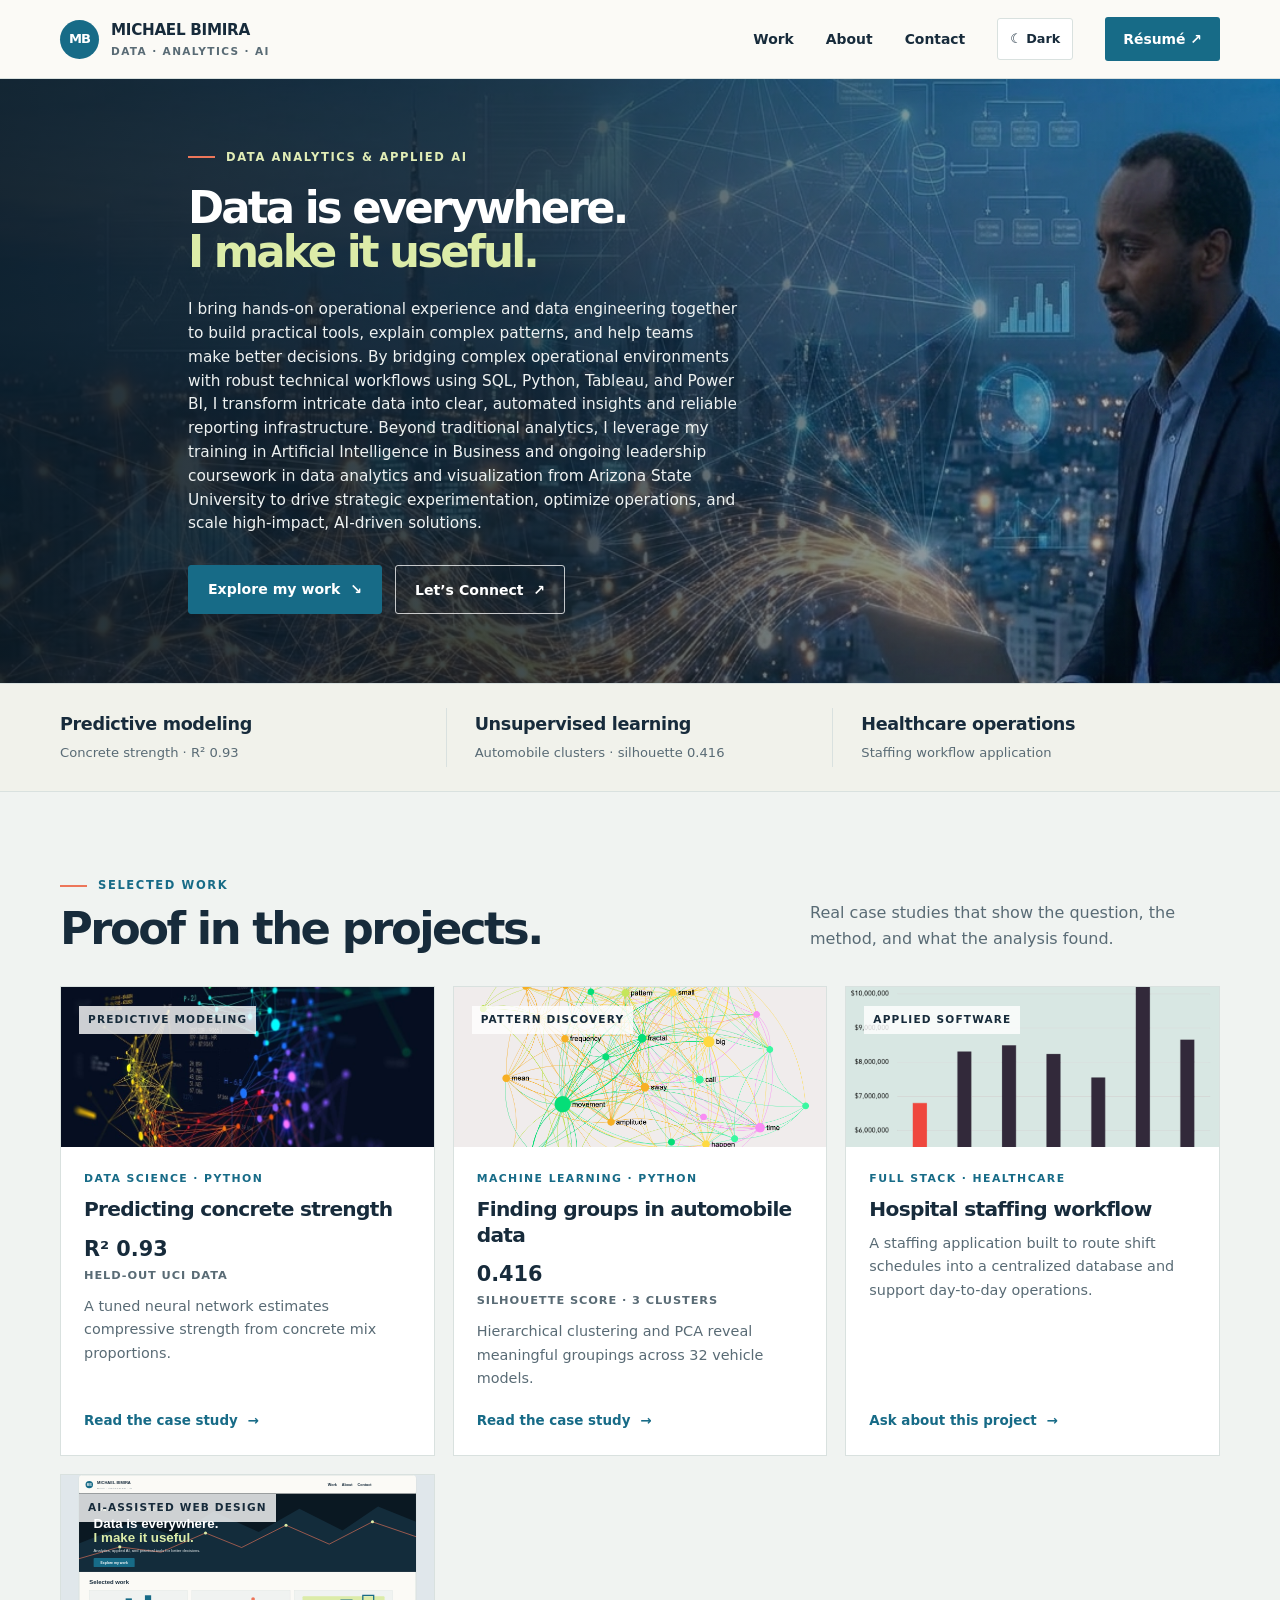
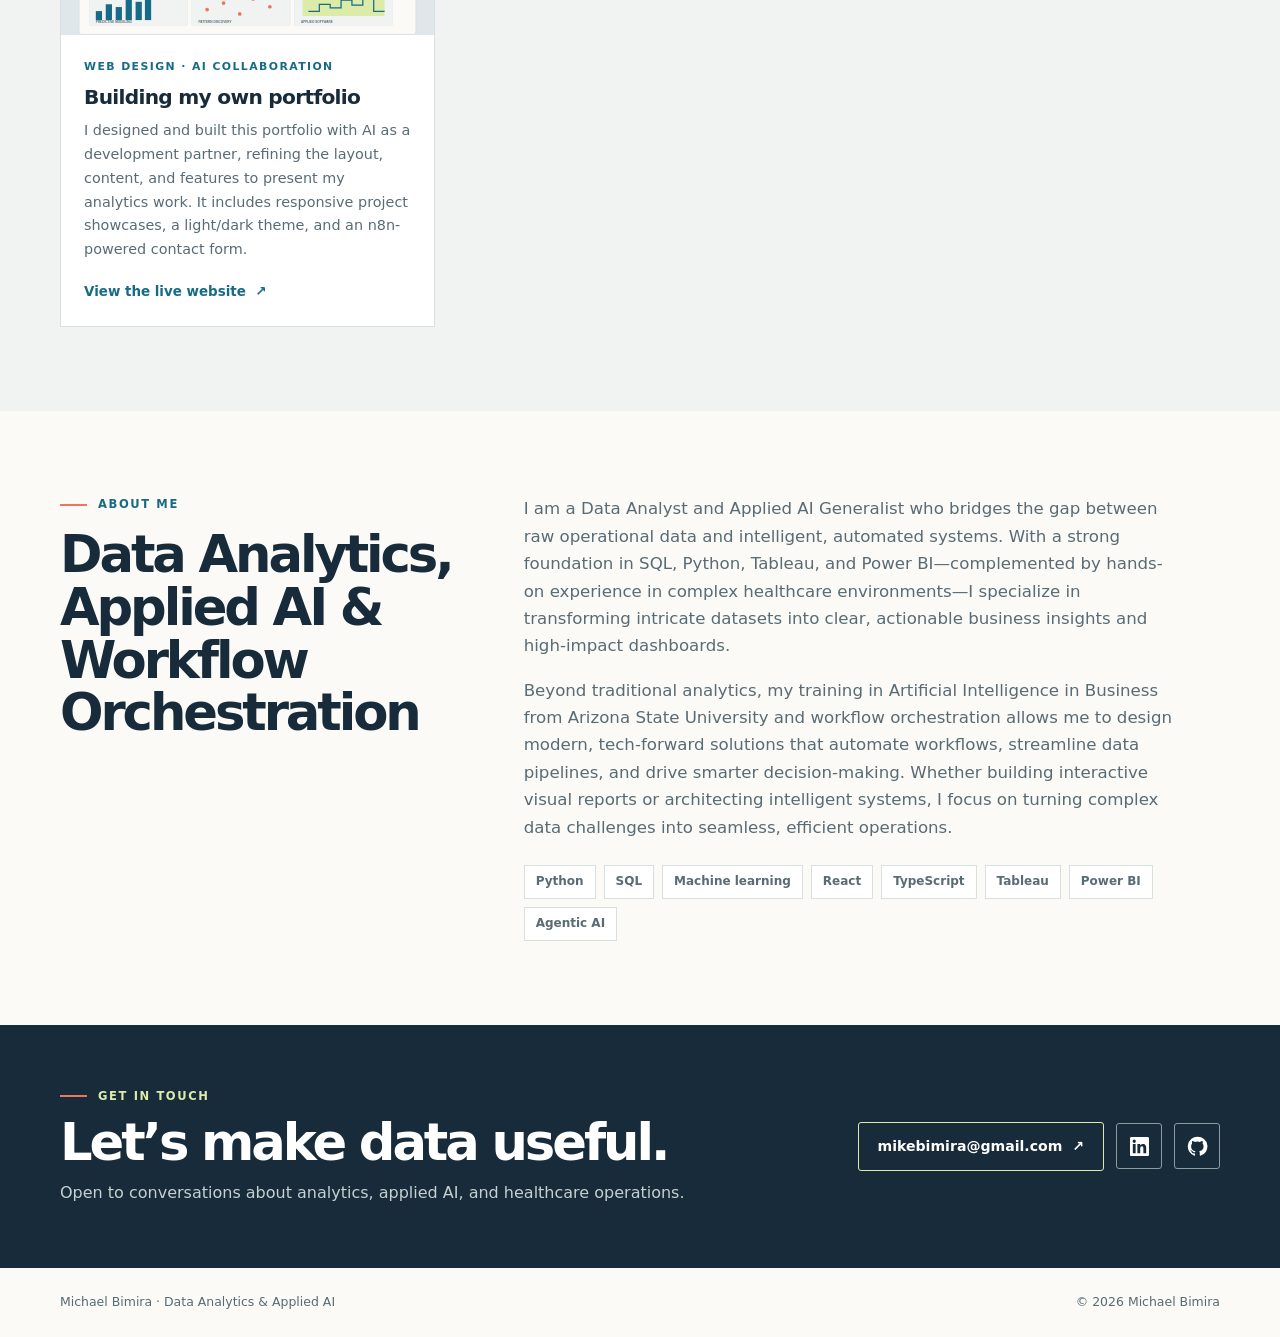
==== commit 8b879af7: "Add AI-assisted portfolio project card" ====
--- a/site/index.html
+++ b/site/index.html
@@ -53,6 +53,7 @@
         <article class="card"><div class="card-visual concrete"><span class="visual-label">Predictive modeling</span><img class="project-artwork" src="images/predictive-model.jpg" alt="Abstract network of connected data points"></div><div class="card-body"><span class="tag">Data science · Python</span><h3>Predicting concrete strength</h3><div class="metric">R² 0.93 <small>Held-out UCI data</small></div><p>A tuned neural network estimates compressive strength from concrete mix proportions.</p><a href="projects/concrete-strength/index.html">Read the case study <span>→</span></a></div></article>
         <article class="card"><div class="card-visual auto"><span class="visual-label">Pattern discovery</span><img class="project-artwork" src="images/pattern-discovery.png" alt="Keyword network showing related pattern discovery terms"></div><div class="card-body"><span class="tag">Machine learning · Python</span><h3>Finding groups in automobile data</h3><div class="metric">0.416 <small>Silhouette score · 3 clusters</small></div><p>Hierarchical clustering and PCA reveal meaningful groupings across 32 vehicle models.</p><a href="projects/automobile-clustering/index.html">Read the case study <span>→</span></a></div></article>
         <article class="card"><div class="card-visual"><span class="visual-label">Applied software</span><img class="project-artwork" src="images/applied-software.webp" alt="Bar chart comparing city figures from seven locations"></div><div class="card-body"><span class="tag">Full stack · Healthcare</span><h3>Hospital staffing workflow</h3><p>A staffing application built to route shift schedules into a centralized database and support day-to-day operations.</p><a href="mailto:mikebimira@gmail.com?subject=Hospital%20staffing%20app">Ask about this project <span>→</span></a></div></article>
+        <article class="card"><div class="card-visual"><span class="visual-label">AI-assisted web design</span><img class="project-artwork" src="images/portfolio-site.svg" alt="Illustration of the Michael Bimira portfolio website"></div><div class="card-body"><span class="tag">Web design · AI collaboration</span><h3>Building my own portfolio</h3><p>I designed and built this portfolio with AI as a development partner, refining the layout, content, and features to present my analytics work. It includes responsive project showcases, a light/dark theme, and an n8n-powered contact form.</p><a href="https://mbimira.github.io/bimira_web/" target="_blank" rel="noopener noreferrer">View the live website <span>↗</span></a></div></article>
       </div>
     </div></section>
     <section class="block" id="about"><div class="wrap about-grid"><div><div class="section-label">About Me</div><h2>Data Analytics, Applied AI &amp; Workflow Orchestration</h2></div><div class="about-copy"><p>I am a Data Analyst and Applied AI Generalist who bridges the gap between raw operational data and intelligent, automated systems. With a strong foundation in SQL, Python, Tableau, and Power BI—complemented by hands-on experience in complex healthcare environments—I specialize in transforming intricate datasets into clear, actionable business insights and high-impact dashboards.</p><p>Beyond traditional analytics, my training in Artificial Intelligence in Business from Arizona State University and workflow orchestration allows me to design modern, tech-forward solutions that automate workflows, streamline data pipelines, and drive smarter decision-making. Whether building interactive visual reports or architecting intelligent systems, I focus on turning complex data challenges into seamless, efficient operations.</p><div class="skills"><span>Python</span><span>SQL</span><span>Machine learning</span><span>React</span><span>TypeScript</span><span>Tableau</span><span>Power BI</span><span>Agentic AI</span></div></div></div></section>
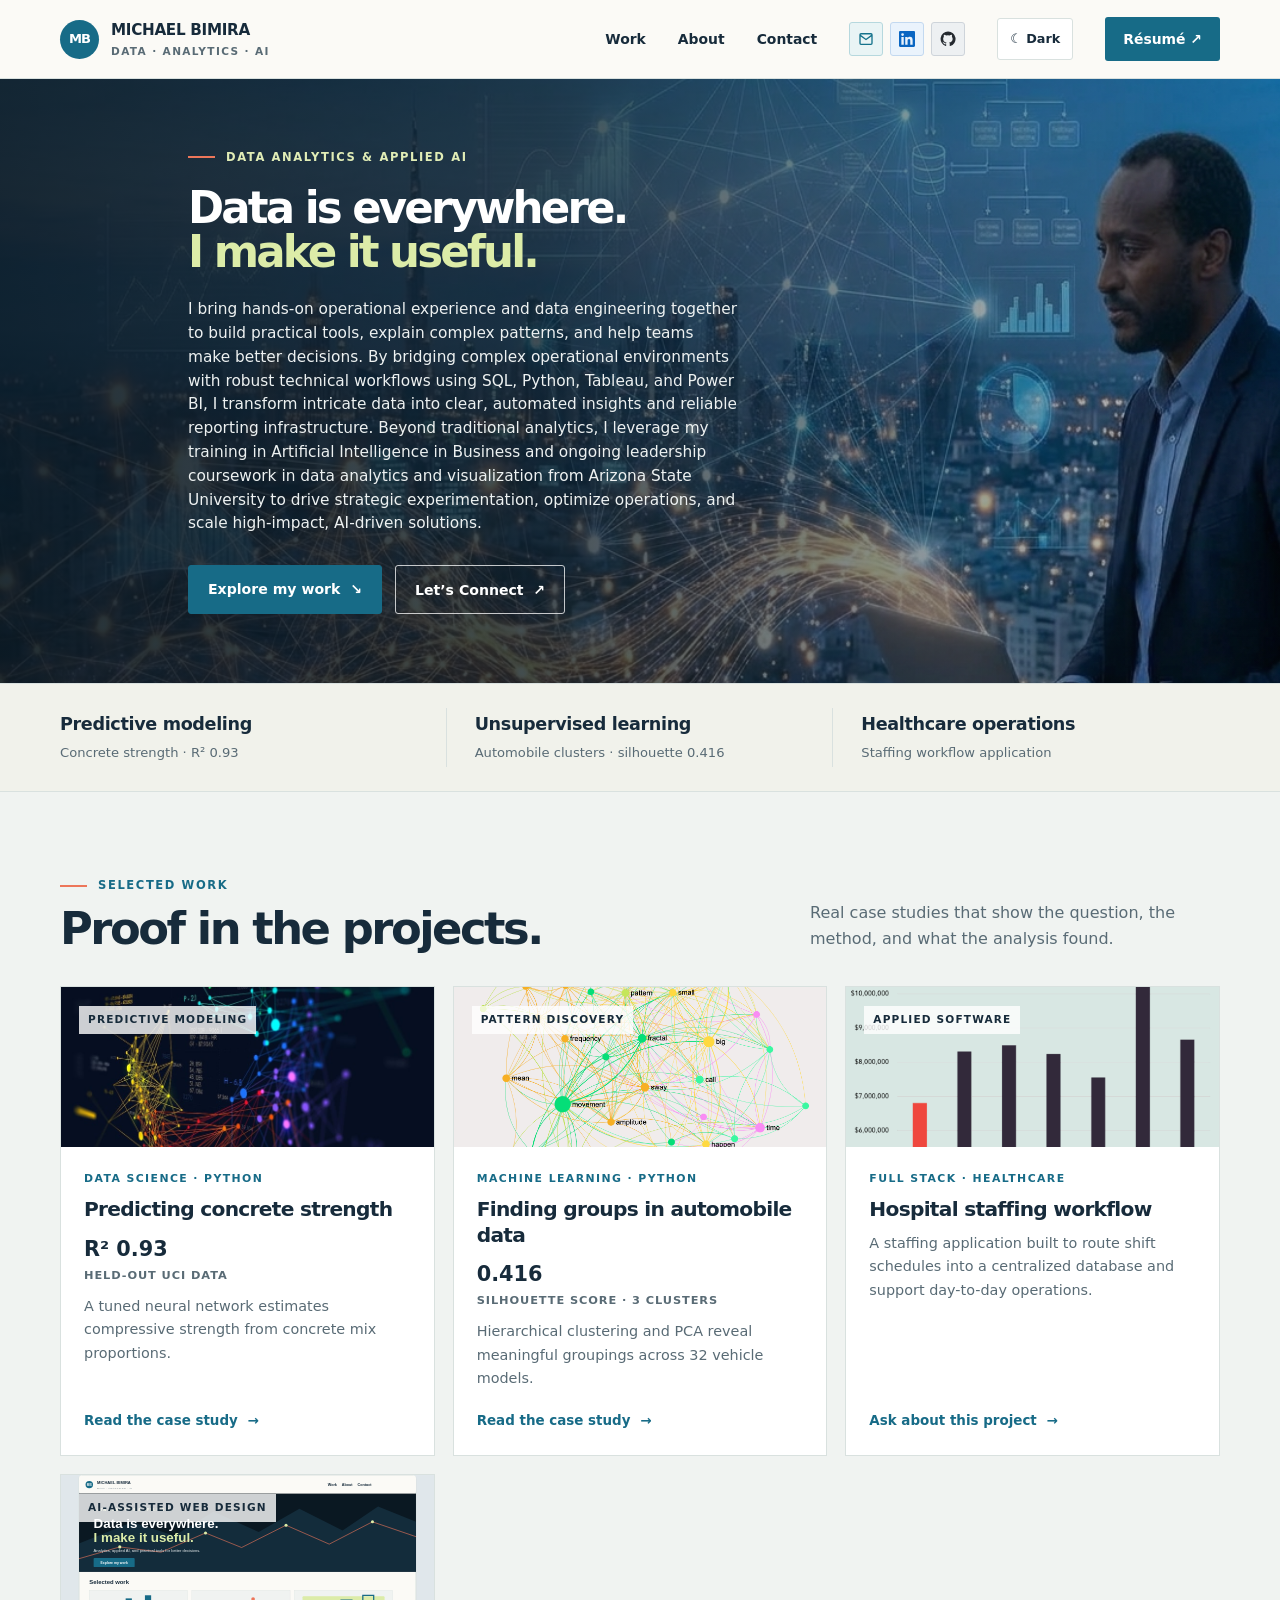
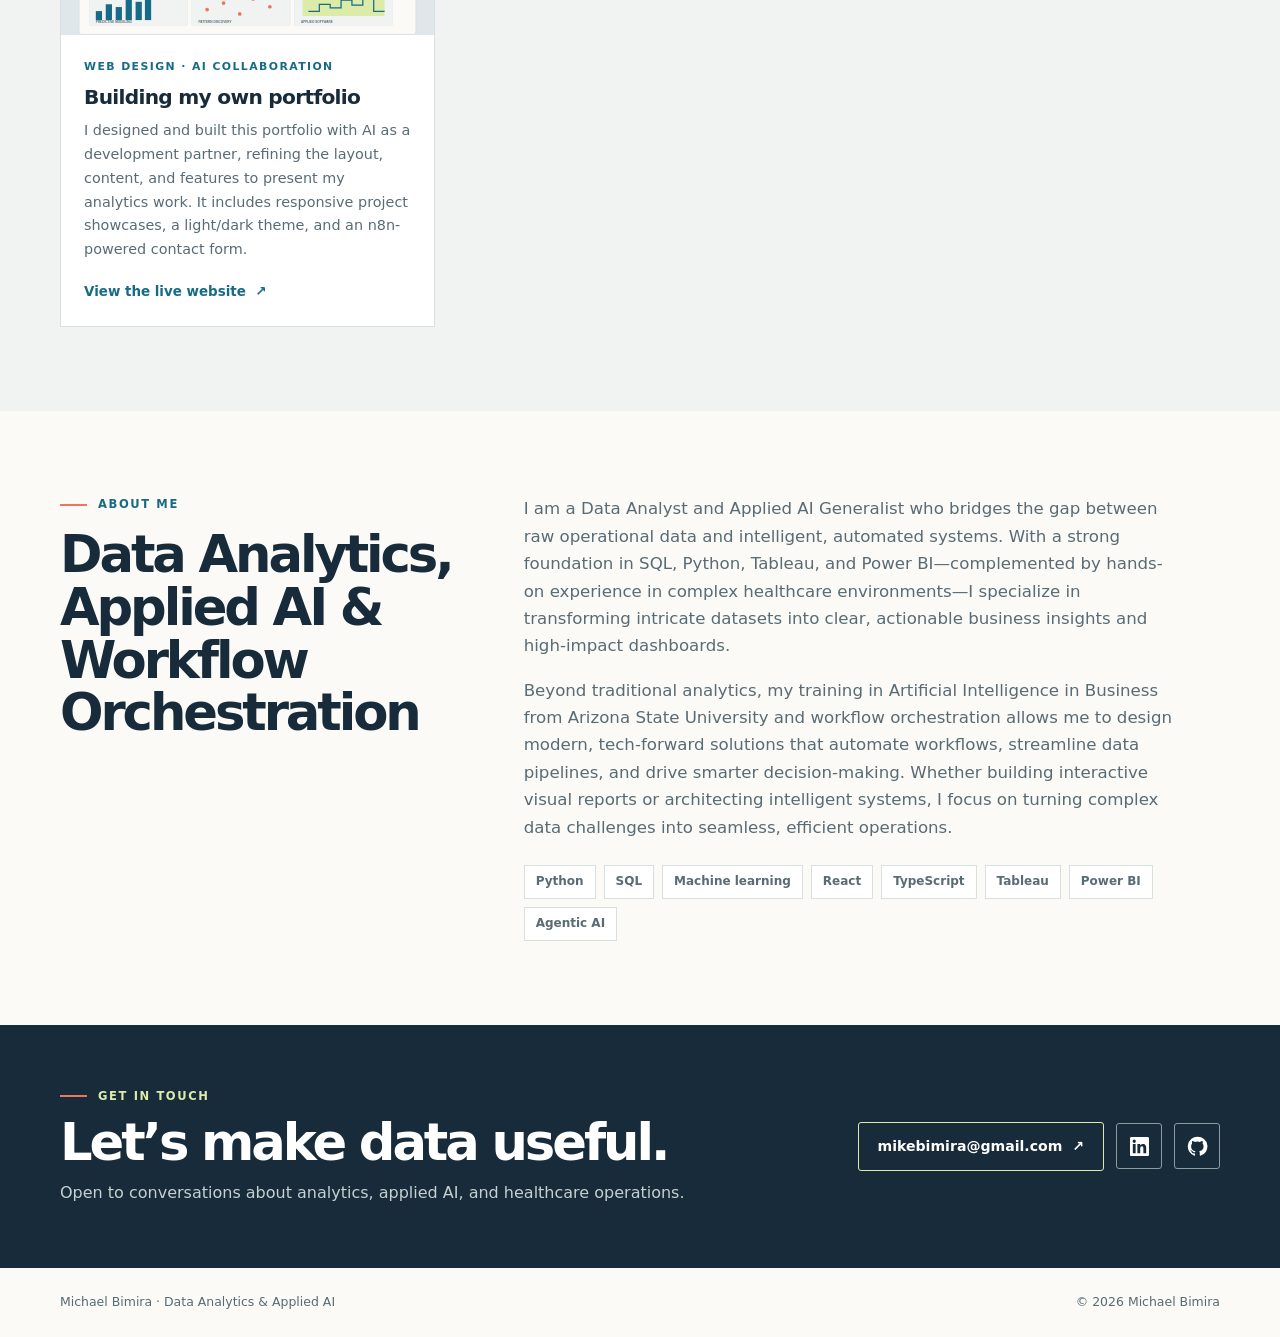
==== commit 95fd4d2b: "Color contact and social icons in navigation" ====
--- a/site/index.html
+++ b/site/index.html
@@ -32,6 +32,10 @@
     @media(max-width:560px){.hero{padding:52px 0}.hero-photo{height:54vh;min-height:320px}}
     .hero-photo{height:auto;min-height:0;overflow:visible}.hero-photo img{width:100%;height:auto;max-width:100%;max-height:none;object-fit:contain;object-position:center}
     @media(max-width:800px){.hero-photo{height:auto;min-height:0}.hero-photo img{width:100%;max-height:none}}
+    .nav-socials{display:flex;align-items:center;gap:7px}.nav-social{display:grid;place-items:center;width:34px;height:34px;border:1px solid var(--line);border-radius:3px;color:var(--muted);transition:color .18s,border-color .18s,background .18s}.nav-social:hover{color:var(--blue);border-color:var(--blue);background:var(--soft)}.nav-social svg{width:16px;height:16px;fill:currentColor}.nav-social:focus-visible{outline:3px solid var(--coral);outline-offset:3px}.links .nav-socials a:nth-child(n){display:grid}
+    .nav-socials .nav-social:nth-child(1){color:#14728b;background:#e9f4f5;border-color:#b6d8de}.nav-socials .nav-social:nth-child(2){color:#0a66c2;background:#eaf3fc;border-color:#c3d9f0}.nav-socials .nav-social:nth-child(3){color:#24292f;background:#edf0f2;border-color:#ced4da}.nav-socials .nav-social:hover{filter:brightness(.95);transform:translateY(-1px)}[data-theme="dark"] .nav-socials .nav-social:nth-child(1){color:#78d5e7;background:#18333c;border-color:#315660}[data-theme="dark"] .nav-socials .nav-social:nth-child(2){color:#70b7ff;background:#172e45;border-color:#2a4c6a}[data-theme="dark"] .nav-socials .nav-social:nth-child(3){color:#f0f6fc;background:#29343e;border-color:#43515c}
+    @media(max-width:800px){.nav{gap:14px}.links{gap:13px}}
+    @media(max-width:560px){.nav{gap:8px}.links{gap:7px}.links>a:not(.nav-social){display:none}.nav-socials{gap:4px}.nav-social{width:30px;height:30px}.theme-toggle{padding:7px 8px;white-space:nowrap}.theme-toggle span{display:none}.wordmark small{white-space:nowrap}.nav-cta{display:none}}
     .hero{position:relative;background:linear-gradient(90deg,rgba(10,24,34,.9) 0%,rgba(10,24,34,.76) 42%,rgba(10,24,34,.16) 100%),url("images/hero-mikeai.jpeg") center 23%/cover no-repeat;padding:42px 0;color:#fff}.hero-grid{display:flex;min-height:520px;align-items:center}.hero-grid>div:first-child{max-width:550px;margin-left:clamp(0px,10vw,210px)}.hero h1{font-size:clamp(2.7rem,3.4vw,3.8rem);line-height:1.02}.hero .intro{font-size:.96rem;line-height:1.55}.hero-photo{display:none}
     @media(max-width:800px){.hero{background-position:62% 23%}.hero-grid{min-height:560px}.hero-grid>div:first-child{margin-left:0;max-width:590px}}
     @media(max-width:560px){.hero{background-image:linear-gradient(90deg,rgba(10,24,34,.9),rgba(10,24,34,.65)),url("images/hero-mikeai.jpeg");background-position:68% 23%;padding:42px 0}.hero-grid{min-height:600px}.hero h1{font-size:clamp(2.7rem,11vw,3.5rem)}}
@@ -40,7 +44,7 @@
 <body>
   <header><div class="wrap nav">
     <a class="wordmark" href="#top"><span class="mark">MB</span><span>MICHAEL BIMIRA<small>Data · Analytics · AI</small></span></a>
-    <nav class="links" aria-label="Main navigation"><a href="#work">Work</a><a href="#about">About</a><a href="#contact">Contact</a><button class="theme-toggle" id="theme-toggle" type="button" aria-label="Switch to dark theme" title="Switch to dark theme">☾ <span>Dark</span></button><a class="nav-cta" href="resume.html">Résumé ↗</a></nav>
+    <nav class="links" aria-label="Main navigation"><a href="#work">Work</a><a href="#about">About</a><a href="#contact">Contact</a><div class="nav-socials" aria-label="Contact and social links"><a class="nav-social" href="mailto:mikebimira@gmail.com" aria-label="Email Michael Bimira" title="Email"><svg viewBox="0 0 24 24" aria-hidden="true"><path d="M2 5.5A2.5 2.5 0 0 1 4.5 3h15A2.5 2.5 0 0 1 22 5.5v13a2.5 2.5 0 0 1-2.5 2.5h-15A2.5 2.5 0 0 1 2 18.5v-13Zm2 .1v.2l8 5.7 8-5.7v-.2a.5.5 0 0 0-.5-.5h-15a.5.5 0 0 0-.5.5Zm16 2.65-7.42 5.28a1 1 0 0 1-1.16 0L4 8.25v10.25c0 .28.22.5.5.5h15a.5.5 0 0 0 .5-.5V8.25Z"/></svg></a><a class="nav-social" href="https://linkedin.com/in/michael-bimira-77779a372" target="_blank" rel="noopener noreferrer" aria-label="Michael Bimira on LinkedIn" title="LinkedIn"><svg viewBox="0 0 24 24" aria-hidden="true"><path d="M20.45 20.45h-3.56v-5.57c0-1.33-.03-3.04-1.85-3.04-1.85 0-2.13 1.44-2.13 2.94v5.67H9.35V8.99h3.42v1.56h.05c.48-.9 1.64-1.85 3.37-1.85 3.6 0 4.26 2.37 4.26 5.45v6.3ZM5.34 7.43a2.06 2.06 0 1 1 0-4.12 2.06 2.06 0 0 1 0 4.12Zm1.78 13.02H3.56V8.99h3.56v11.46ZM22.22 0H1.77C.79 0 0 .77 0 1.72v20.56C0 23.23.79 24 1.77 24h20.45c.98 0 1.78-.77 1.78-1.72V1.72C24 .77 23.2 0 22.22 0Z"/></svg></a><a class="nav-social" href="https://github.com/mbimira" target="_blank" rel="noopener noreferrer" aria-label="Michael Bimira on GitHub" title="GitHub"><svg viewBox="0 0 24 24" aria-hidden="true"><path d="M12 .9a11.1 11.1 0 0 0-3.51 21.63c.56.1.76-.24.76-.54v-2.1c-3.1.68-3.76-1.32-3.76-1.32-.5-1.3-1.23-1.65-1.23-1.65-1.01-.69.08-.68.08-.68 1.12.08 1.71 1.14 1.71 1.14 1 .1.99 1.58 3.05 1.2.1-.72.39-1.2.7-1.48-2.48-.28-5.08-1.24-5.08-5.5 0-1.22.44-2.21 1.15-2.99-.12-.28-.5-1.42.11-2.96 0 0 .94-.3 3.06 1.14a10.62 10.62 0 0 1 5.57 0c2.13-1.44 3.06-1.14 3.06-1.14.61 1.54.23 2.68.12 2.96.71.78 1.14 1.77 1.14 2.99 0 4.27-2.6 5.21-5.09 5.49.4.34.75 1 .75 2.02v3c0 .3.2.65.77.54A11.1 11.1 0 0 0 12 .9Z"/></svg></a></div><button class="theme-toggle" id="theme-toggle" type="button" aria-label="Switch to dark theme" title="Switch to dark theme">☾ <span>Dark</span></button><a class="nav-cta" href="resume.html">Résumé ↗</a></nav>
   </div></header>
   <main id="top">
     <section class="hero"><div class="wrap hero-grid">
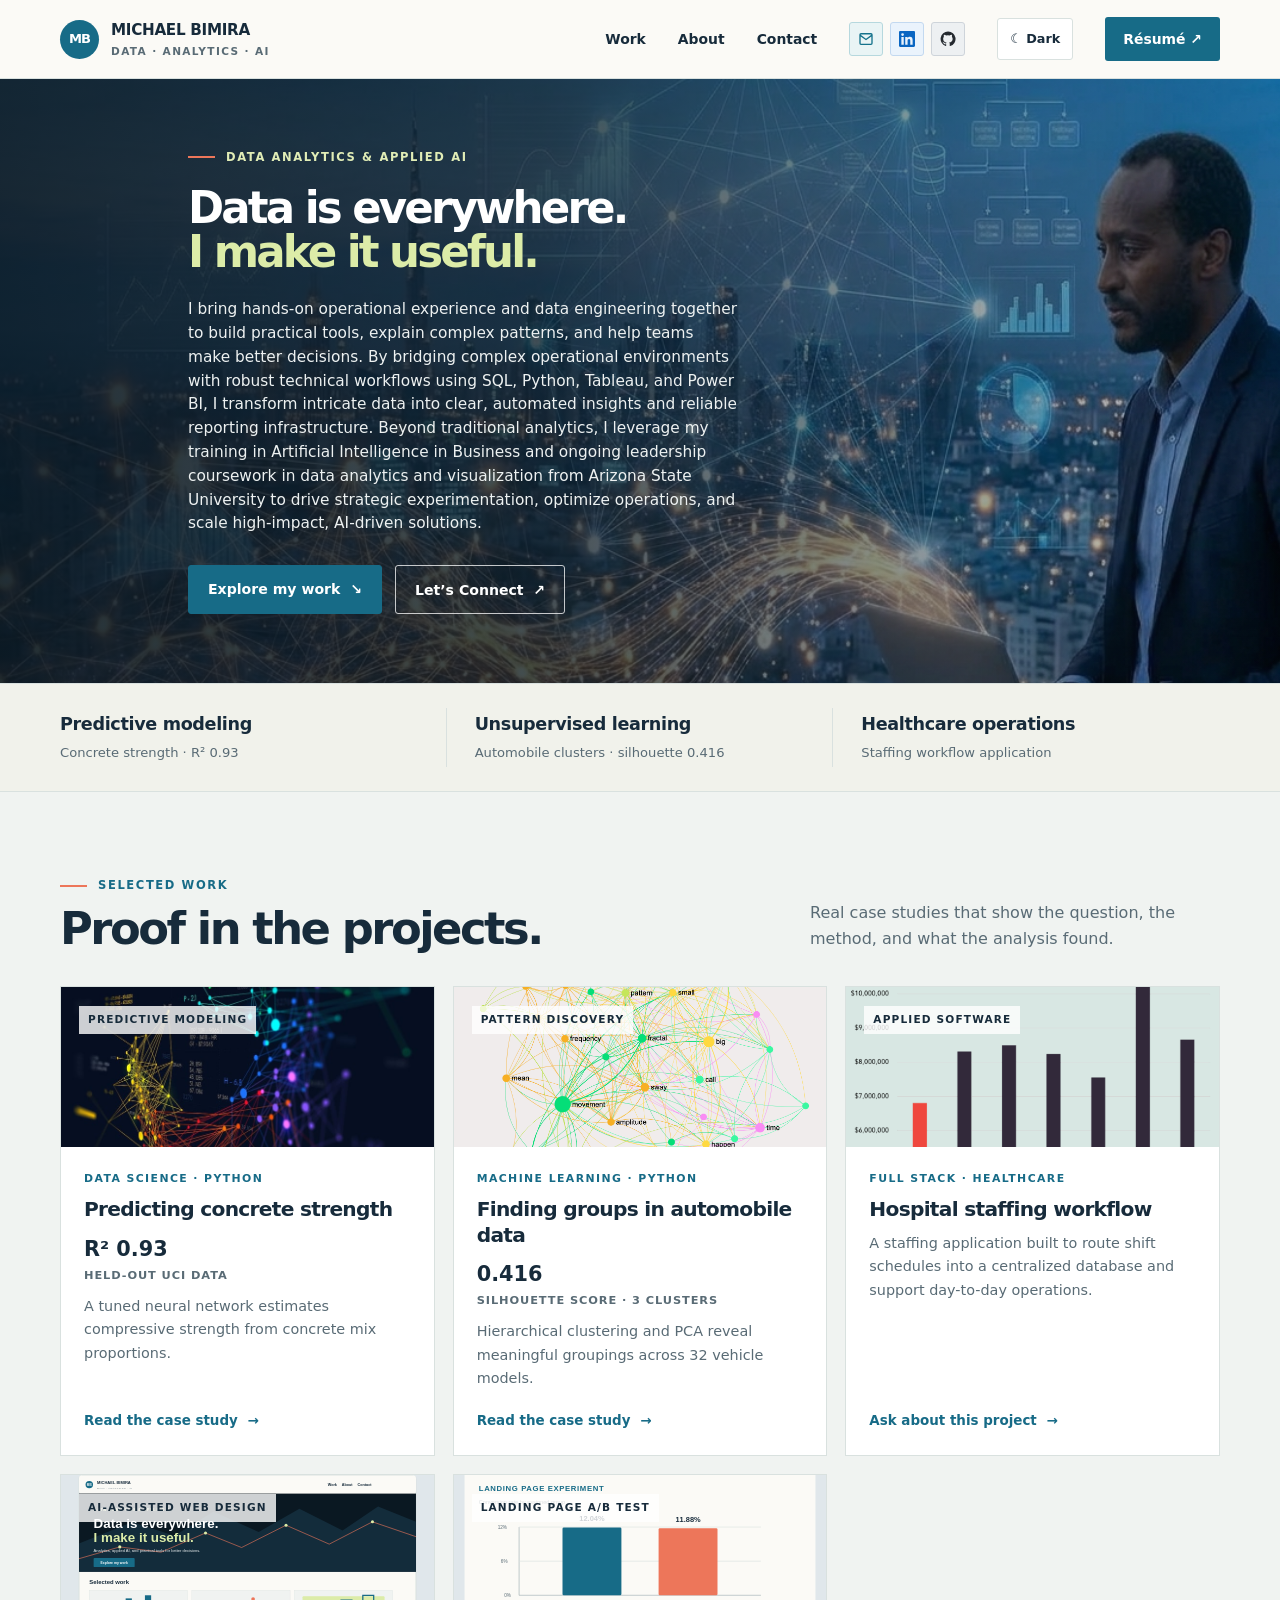
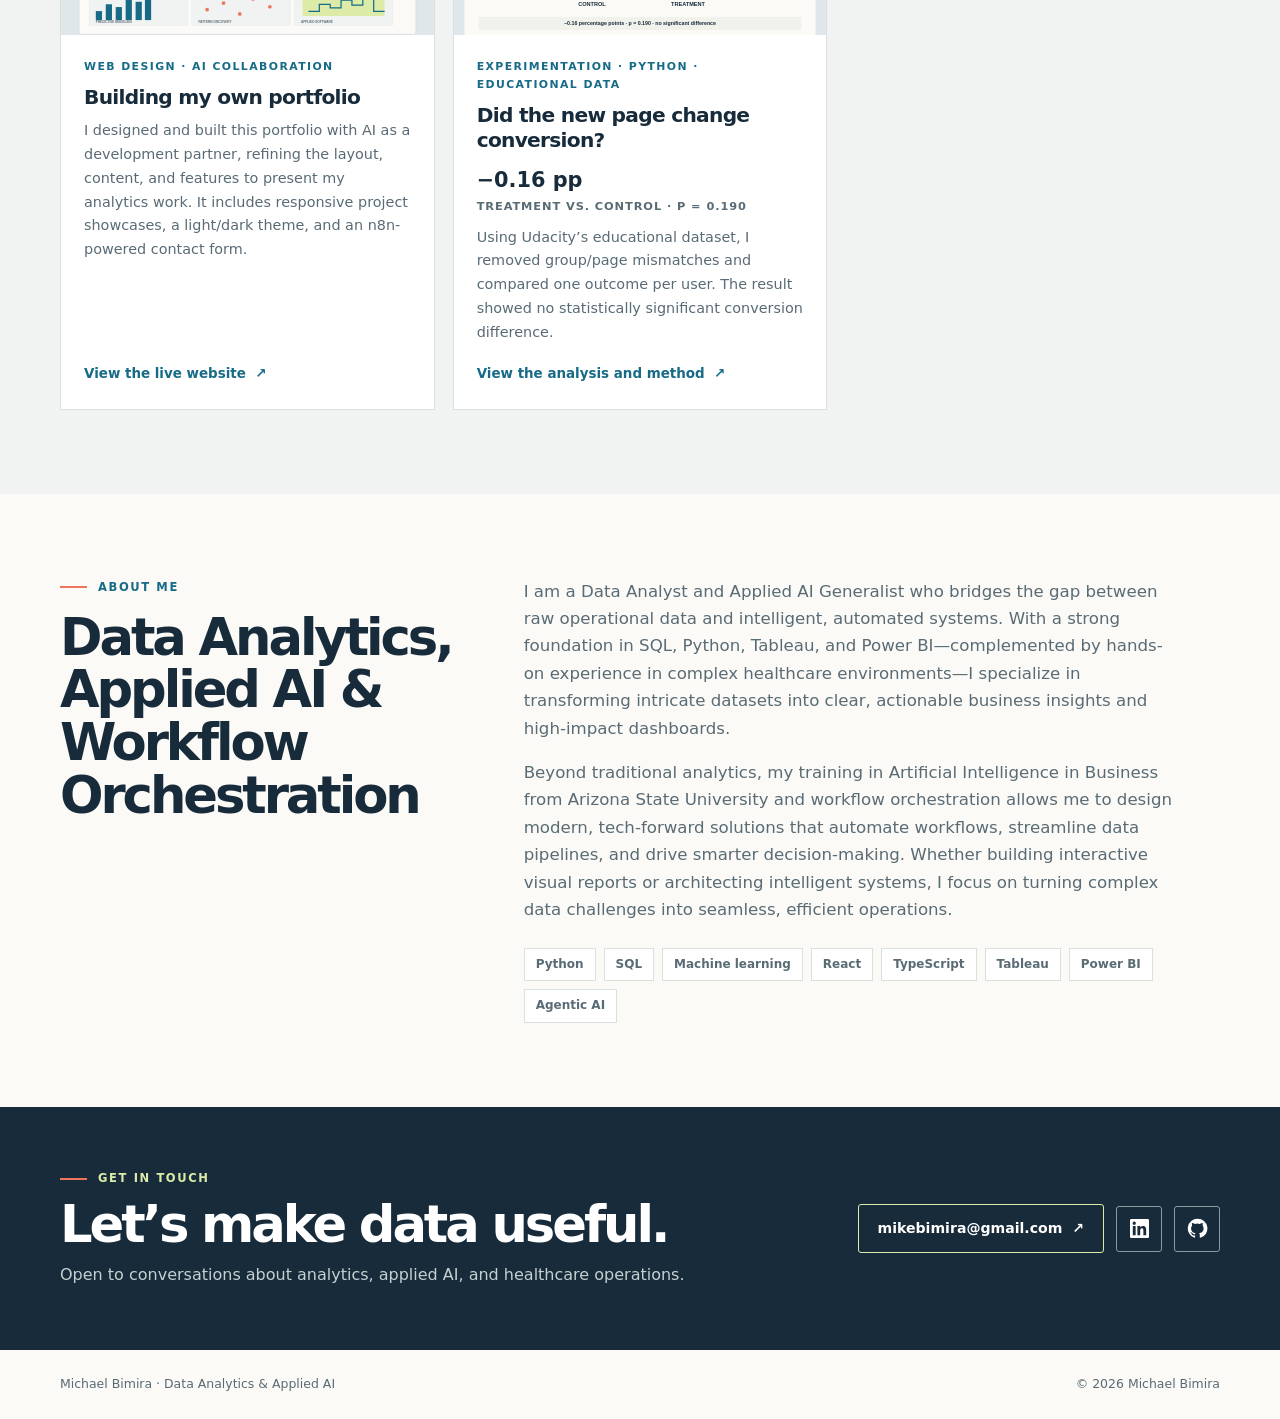
==== commit d72c6c07: "Add landing page A/B test project to portfolio" ====
--- a/site/index.html
+++ b/site/index.html
@@ -58,6 +58,7 @@
         <article class="card"><div class="card-visual auto"><span class="visual-label">Pattern discovery</span><img class="project-artwork" src="images/pattern-discovery.png" alt="Keyword network showing related pattern discovery terms"></div><div class="card-body"><span class="tag">Machine learning · Python</span><h3>Finding groups in automobile data</h3><div class="metric">0.416 <small>Silhouette score · 3 clusters</small></div><p>Hierarchical clustering and PCA reveal meaningful groupings across 32 vehicle models.</p><a href="projects/automobile-clustering/index.html">Read the case study <span>→</span></a></div></article>
         <article class="card"><div class="card-visual"><span class="visual-label">Applied software</span><img class="project-artwork" src="images/applied-software.webp" alt="Bar chart comparing city figures from seven locations"></div><div class="card-body"><span class="tag">Full stack · Healthcare</span><h3>Hospital staffing workflow</h3><p>A staffing application built to route shift schedules into a centralized database and support day-to-day operations.</p><a href="mailto:mikebimira@gmail.com?subject=Hospital%20staffing%20app">Ask about this project <span>→</span></a></div></article>
         <article class="card"><div class="card-visual"><span class="visual-label">AI-assisted web design</span><img class="project-artwork" src="images/portfolio-site.svg" alt="Illustration of the Michael Bimira portfolio website"></div><div class="card-body"><span class="tag">Web design · AI collaboration</span><h3>Building my own portfolio</h3><p>I designed and built this portfolio with AI as a development partner, refining the layout, content, and features to present my analytics work. It includes responsive project showcases, a light/dark theme, and an n8n-powered contact form.</p><a href="https://mbimira.github.io/bimira_web/" target="_blank" rel="noopener noreferrer">View the live website <span>↗</span></a></div></article>
+        <article class="card"><div class="card-visual"><span class="visual-label">Landing page A/B test</span><img class="project-artwork" src="images/ab-test-conversion.svg" alt="Conversion rates: control 12.04%, treatment 11.88%; no significant difference"></div><div class="card-body"><span class="tag">Experimentation · Python · Educational data</span><h3>Did the new page change conversion?</h3><div class="metric">−0.16 pp <small>Treatment vs. control · p = 0.190</small></div><p>Using Udacity’s educational dataset, I removed group/page mismatches and compared one outcome per user. The result showed no statistically significant conversion difference.</p><a href="https://github.com/mbimira/A-B-TESTING" target="_blank" rel="noopener noreferrer">View the analysis and method <span>↗</span></a></div></article>
       </div>
     </div></section>
     <section class="block" id="about"><div class="wrap about-grid"><div><div class="section-label">About Me</div><h2>Data Analytics, Applied AI &amp; Workflow Orchestration</h2></div><div class="about-copy"><p>I am a Data Analyst and Applied AI Generalist who bridges the gap between raw operational data and intelligent, automated systems. With a strong foundation in SQL, Python, Tableau, and Power BI—complemented by hands-on experience in complex healthcare environments—I specialize in transforming intricate datasets into clear, actionable business insights and high-impact dashboards.</p><p>Beyond traditional analytics, my training in Artificial Intelligence in Business from Arizona State University and workflow orchestration allows me to design modern, tech-forward solutions that automate workflows, streamline data pipelines, and drive smarter decision-making. Whether building interactive visual reports or architecting intelligent systems, I focus on turning complex data challenges into seamless, efficient operations.</p><div class="skills"><span>Python</span><span>SQL</span><span>Machine learning</span><span>React</span><span>TypeScript</span><span>Tableau</span><span>Power BI</span><span>Agentic AI</span></div></div></div></section>
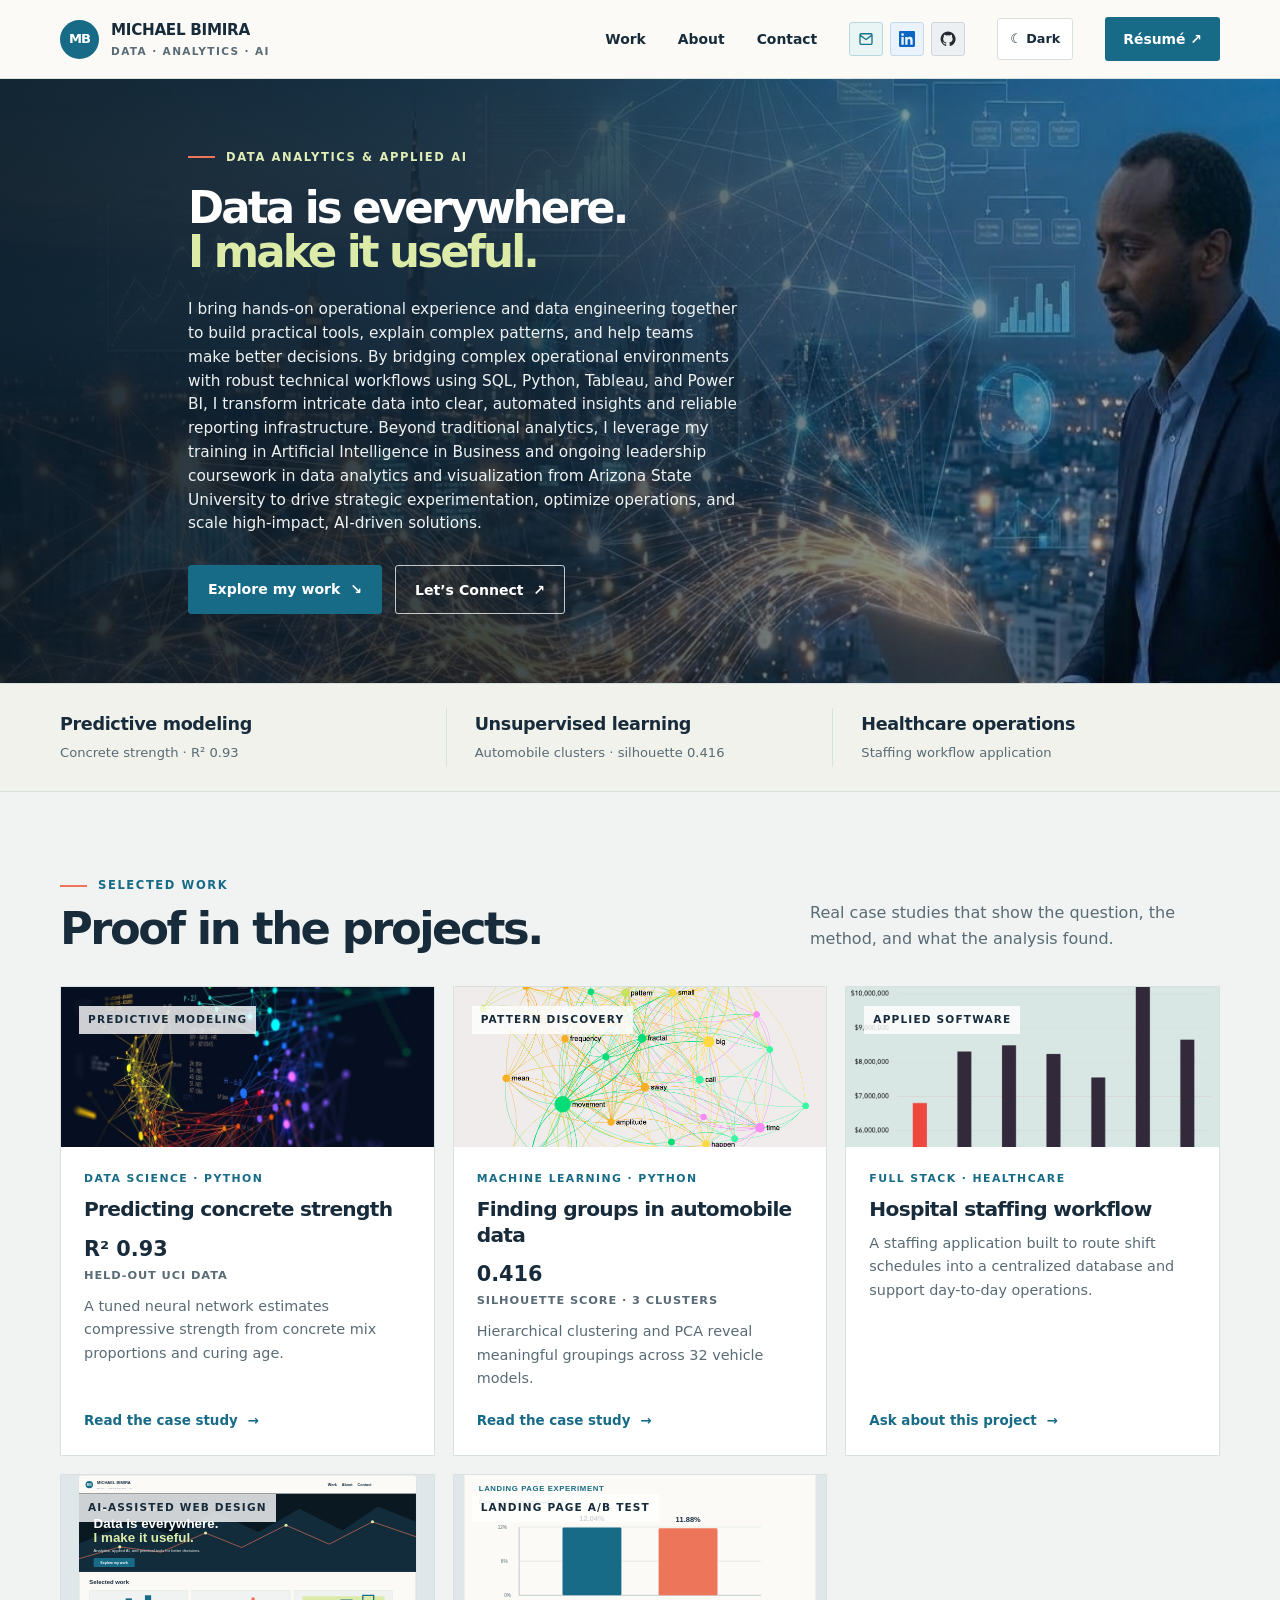
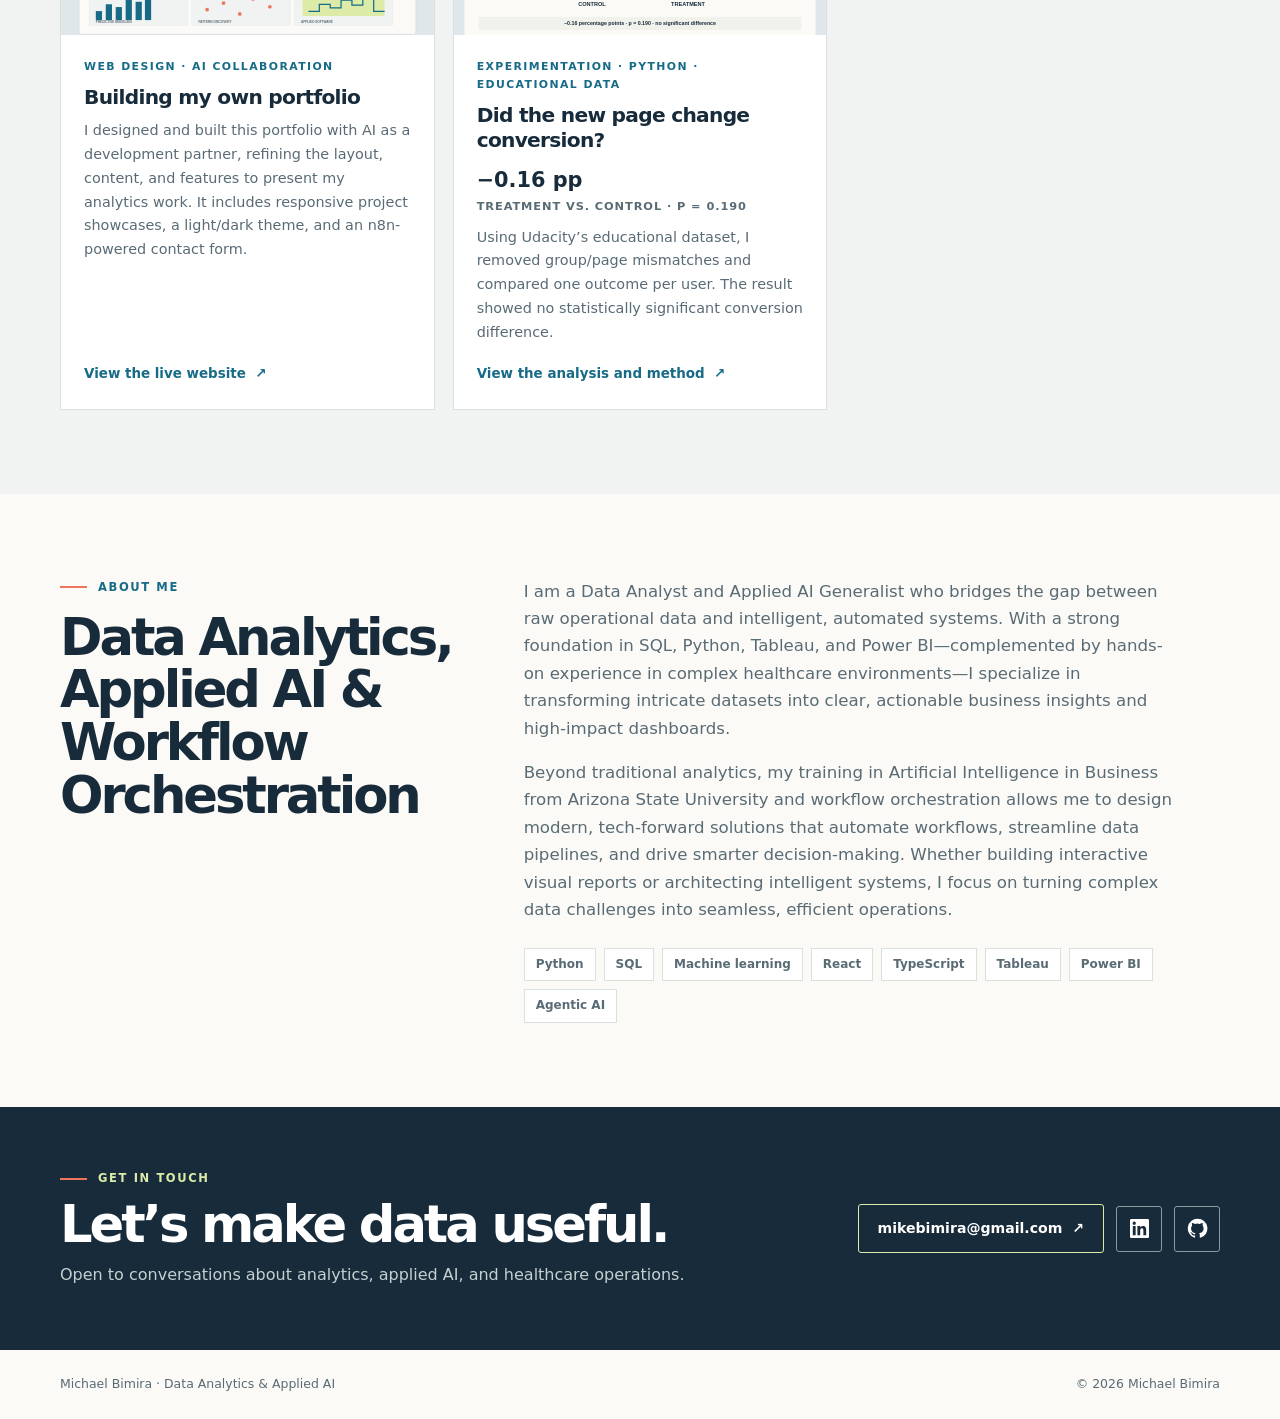
==== commit d40b80dc: "Improve concrete strength validation and case study" ====
--- a/site/index.html
+++ b/site/index.html
@@ -54,7 +54,7 @@
     <div class="proof"><div class="wrap proof-row"><div class="proof-item"><strong>Predictive modeling</strong><span>Concrete strength · R² 0.93</span></div><div class="proof-item"><strong>Unsupervised learning</strong><span>Automobile clusters · silhouette 0.416</span></div><div class="proof-item"><strong>Healthcare operations</strong><span>Staffing workflow application</span></div></div></div>
     <section class="block projects" id="work"><div class="wrap"><div class="section-head"><div><div class="section-label">Selected work</div><h2>Proof in the projects.</h2></div><p>Real case studies that show the question, the method, and what the analysis found.</p></div>
       <div class="cards">
-        <article class="card"><div class="card-visual concrete"><span class="visual-label">Predictive modeling</span><img class="project-artwork" src="images/predictive-model.jpg" alt="Abstract network of connected data points"></div><div class="card-body"><span class="tag">Data science · Python</span><h3>Predicting concrete strength</h3><div class="metric">R² 0.93 <small>Held-out UCI data</small></div><p>A tuned neural network estimates compressive strength from concrete mix proportions.</p><a href="projects/concrete-strength/index.html">Read the case study <span>→</span></a></div></article>
+        <article class="card"><div class="card-visual concrete"><span class="visual-label">Predictive modeling</span><img class="project-artwork" src="images/predictive-model.jpg" alt="Abstract network of connected data points"></div><div class="card-body"><span class="tag">Data science · Python</span><h3>Predicting concrete strength</h3><div class="metric">R² 0.93 <small>Held-out UCI data</small></div><p>A tuned neural network estimates compressive strength from concrete mix proportions and curing age.</p><a href="projects/concrete-strength/index.html">Read the case study <span>→</span></a></div></article>
         <article class="card"><div class="card-visual auto"><span class="visual-label">Pattern discovery</span><img class="project-artwork" src="images/pattern-discovery.png" alt="Keyword network showing related pattern discovery terms"></div><div class="card-body"><span class="tag">Machine learning · Python</span><h3>Finding groups in automobile data</h3><div class="metric">0.416 <small>Silhouette score · 3 clusters</small></div><p>Hierarchical clustering and PCA reveal meaningful groupings across 32 vehicle models.</p><a href="projects/automobile-clustering/index.html">Read the case study <span>→</span></a></div></article>
         <article class="card"><div class="card-visual"><span class="visual-label">Applied software</span><img class="project-artwork" src="images/applied-software.webp" alt="Bar chart comparing city figures from seven locations"></div><div class="card-body"><span class="tag">Full stack · Healthcare</span><h3>Hospital staffing workflow</h3><p>A staffing application built to route shift schedules into a centralized database and support day-to-day operations.</p><a href="mailto:mikebimira@gmail.com?subject=Hospital%20staffing%20app">Ask about this project <span>→</span></a></div></article>
         <article class="card"><div class="card-visual"><span class="visual-label">AI-assisted web design</span><img class="project-artwork" src="images/portfolio-site.svg" alt="Illustration of the Michael Bimira portfolio website"></div><div class="card-body"><span class="tag">Web design · AI collaboration</span><h3>Building my own portfolio</h3><p>I designed and built this portfolio with AI as a development partner, refining the layout, content, and features to present my analytics work. It includes responsive project showcases, a light/dark theme, and an n8n-powered contact form.</p><a href="https://mbimira.github.io/bimira_web/" target="_blank" rel="noopener noreferrer">View the live website <span>↗</span></a></div></article>
